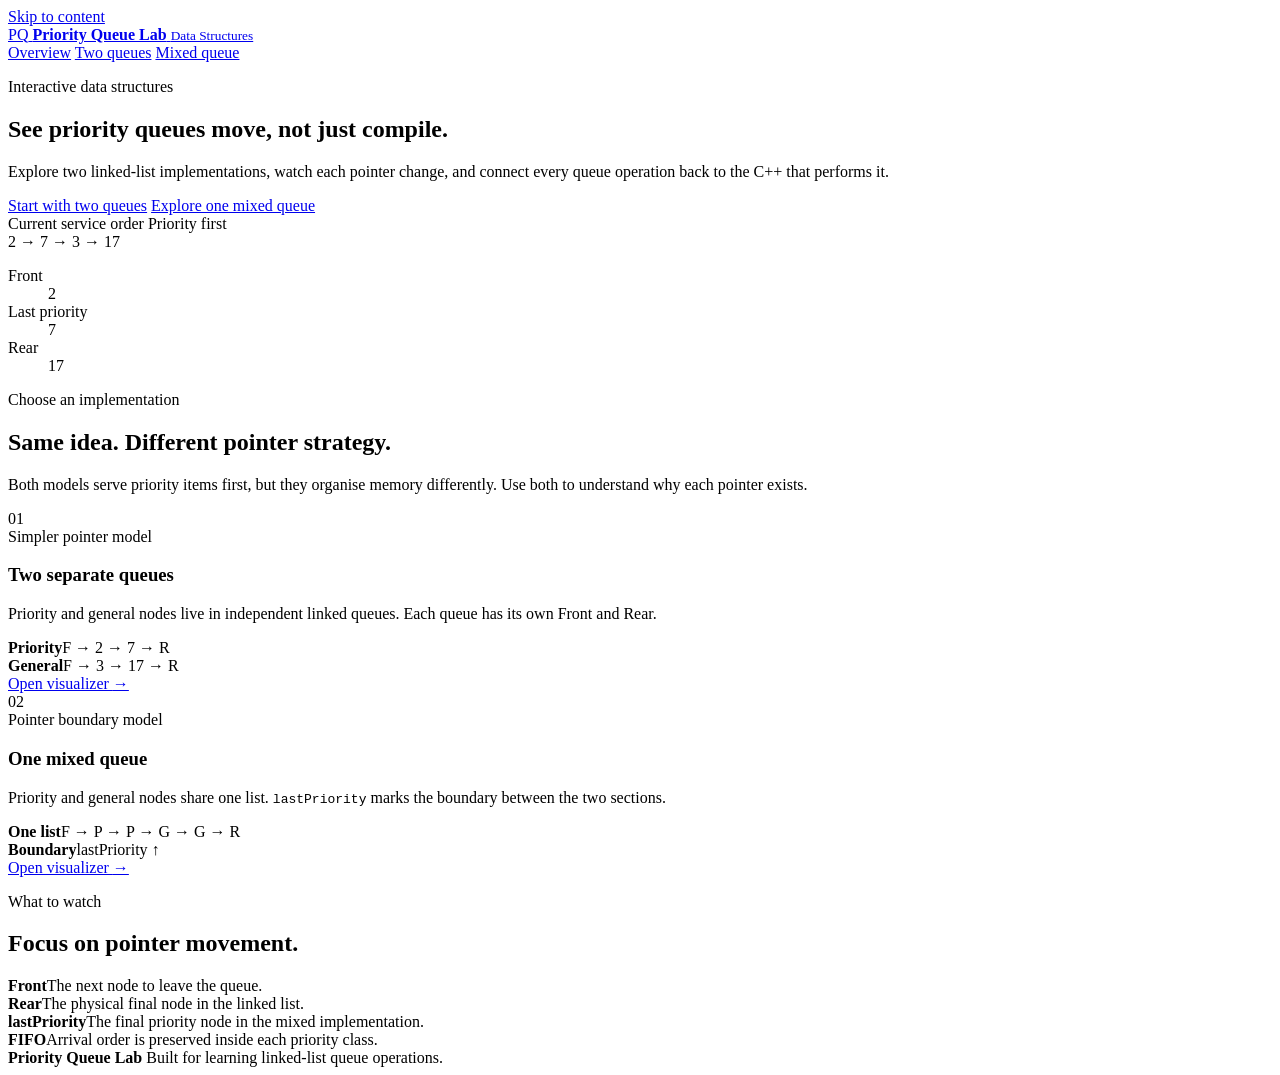
==== index.html @ 4db088b1 "Add priority queue learning lab home page" ====
<!doctype html>
<html lang="en">
<head>
  <meta charset="utf-8">
  <meta name="viewport" content="width=device-width, initial-scale=1">
  <meta name="description" content="Interactive priority queue visualizations for learning linked-list queue implementations.">
  <title>Priority Queue Lab</title>
  <link rel="stylesheet" href="styles.css">
</head>
<body>
  <a class="skip-link" href="#main">Skip to content</a>

  <header class="topbar">
    <div class="container topbar__inner">
      <a class="brand" href="index.html" aria-label="Priority Queue Lab home">
        <span class="brand__mark">PQ</span>
        <span class="brand__text">
          <strong>Priority Queue Lab</strong>
          <small>Data Structures</small>
        </span>
      </a>
      <nav class="nav" aria-label="Primary navigation">
        <a class="nav__link is-active" href="index.html">Overview</a>
        <a class="nav__link" href="two-queues.html">Two queues</a>
        <a class="nav__link" href="mixed-queue.html">Mixed queue</a>
      </nav>
    </div>
  </header>

  <main id="main">
    <section class="hero">
      <div class="container hero__grid">
        <div>
          <p class="eyebrow">Interactive data structures</p>
          <h1>See priority queues move, not just compile.</h1>
          <p class="hero__lead">
            Explore two linked-list implementations, watch each pointer change,
            and connect every queue operation back to the C++ that performs it.
          </p>
          <div class="hero__actions">
            <a class="btn btn--primary" href="two-queues.html">Start with two queues</a>
            <a class="btn btn--secondary" href="mixed-queue.html">Explore one mixed queue</a>
          </div>
        </div>

        <aside class="hero__example" aria-label="Queue example">
          <div class="hero__example-head">
            <span>Current service order</span>
            <span class="badge badge--info">Priority first</span>
          </div>
          <div class="mini-queue">
            <span class="mini-node mini-node--priority">2</span>
            <span class="mini-arrow">→</span>
            <span class="mini-node mini-node--priority">7</span>
            <span class="mini-arrow">→</span>
            <span class="mini-node mini-node--general">3</span>
            <span class="mini-arrow">→</span>
            <span class="mini-node mini-node--general">17</span>
          </div>
          <dl class="metric-list">
            <div><dt>Front</dt><dd>2</dd></div>
            <div><dt>Last priority</dt><dd>7</dd></div>
            <div><dt>Rear</dt><dd>17</dd></div>
          </dl>
        </aside>
      </div>
    </section>

    <section class="section section--soft">
      <div class="container">
        <div class="section-heading">
          <p class="eyebrow">Choose an implementation</p>
          <h2>Same idea. Different pointer strategy.</h2>
          <p>
            Both models serve priority items first, but they organise memory differently.
            Use both to understand why each pointer exists.
          </p>
        </div>

        <div class="model-grid">
          <article class="model-card">
            <div class="model-card__number">01</div>
            <div>
              <span class="badge badge--info">Simpler pointer model</span>
              <h3>Two separate queues</h3>
              <p>
                Priority and general nodes live in independent linked queues.
                Each queue has its own Front and Rear.
              </p>
              <div class="queue-sketch" aria-hidden="true">
                <div><strong>Priority</strong><span>F → 2 → 7 → R</span></div>
                <div><strong>General</strong><span>F → 3 → 17 → R</span></div>
              </div>
              <a class="text-link" href="two-queues.html">Open visualizer <span aria-hidden="true">→</span></a>
            </div>
          </article>

          <article class="model-card">
            <div class="model-card__number">02</div>
            <div>
              <span class="badge badge--warning">Pointer boundary model</span>
              <h3>One mixed queue</h3>
              <p>
                Priority and general nodes share one list. <code>lastPriority</code>
                marks the boundary between the two sections.
              </p>
              <div class="queue-sketch" aria-hidden="true">
                <div><strong>One list</strong><span>F → P → P → G → G → R</span></div>
                <div><strong>Boundary</strong><span>lastPriority ↑</span></div>
              </div>
              <a class="text-link" href="mixed-queue.html">Open visualizer <span aria-hidden="true">→</span></a>
            </div>
          </article>
        </div>
      </div>
    </section>

    <section class="section">
      <div class="container learning-grid">
        <div>
          <p class="eyebrow">What to watch</p>
          <h2>Focus on pointer movement.</h2>
        </div>
        <div class="learning-list">
          <div class="learning-item"><strong>Front</strong><span>The next node to leave the queue.</span></div>
          <div class="learning-item"><strong>Rear</strong><span>The physical final node in the linked list.</span></div>
          <div class="learning-item"><strong>lastPriority</strong><span>The final priority node in the mixed implementation.</span></div>
          <div class="learning-item"><strong>FIFO</strong><span>Arrival order is preserved inside each priority class.</span></div>
        </div>
      </div>
    </section>
  </main>

  <footer class="footer">
    <div class="container footer__inner">
      <strong>Priority Queue Lab</strong>
      <span>Built for learning linked-list queue operations.</span>
    </div>
  </footer>
</body>
</html>
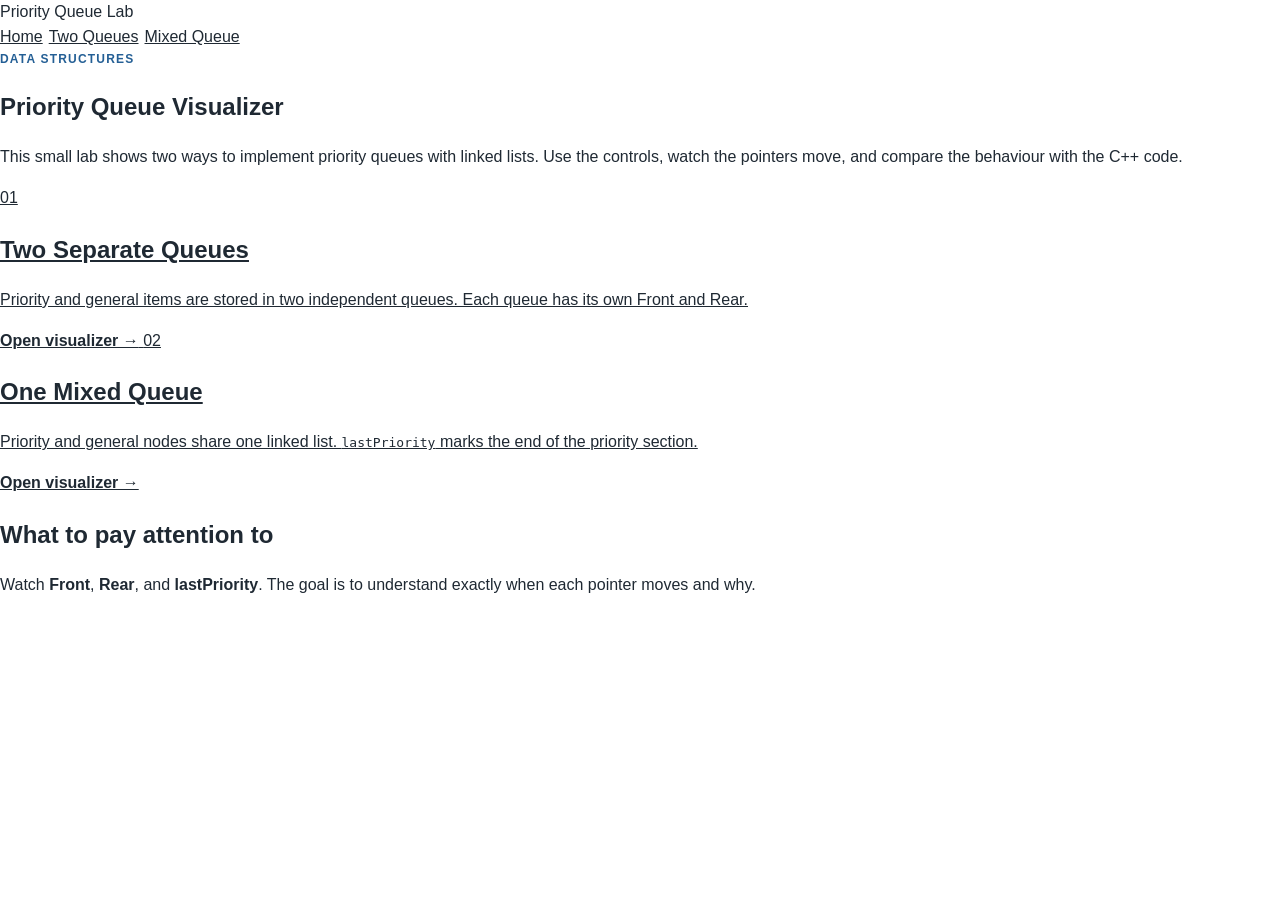
==== commit 9f9342b0: "Simplify priority queue lab home page" ====
--- a/index.html
+++ b/index.html
@@ -2,140 +2,61 @@
 <html lang="en">
 <head>
   <meta charset="utf-8">
-  <meta name="viewport" content="width=device-width, initial-scale=1">
-  <meta name="description" content="Interactive priority queue visualizations for learning linked-list queue implementations.">
+  <meta name="viewport" content="width=device-width,initial-scale=1">
   <title>Priority Queue Lab</title>
   <link rel="stylesheet" href="styles.css">
 </head>
 <body>
-  <a class="skip-link" href="#main">Skip to content</a>
-
-  <header class="topbar">
-    <div class="container topbar__inner">
-      <a class="brand" href="index.html" aria-label="Priority Queue Lab home">
-        <span class="brand__mark">PQ</span>
-        <span class="brand__text">
-          <strong>Priority Queue Lab</strong>
-          <small>Data Structures</small>
-        </span>
-      </a>
-      <nav class="nav" aria-label="Primary navigation">
-        <a class="nav__link is-active" href="index.html">Overview</a>
-        <a class="nav__link" href="two-queues.html">Two queues</a>
-        <a class="nav__link" href="mixed-queue.html">Mixed queue</a>
+  <header class="site-header">
+    <div class="site-header__inner">
+      <a class="brand" href="index.html">Priority Queue Lab</a>
+      <nav class="nav">
+        <a class="active" href="index.html">Home</a>
+        <a href="two-queues.html">Two Queues</a>
+        <a href="mixed-queue.html">Mixed Queue</a>
       </nav>
     </div>
   </header>
 
-  <main id="main">
-    <section class="hero">
-      <div class="container hero__grid">
-        <div>
-          <p class="eyebrow">Interactive data structures</p>
-          <h1>See priority queues move, not just compile.</h1>
-          <p class="hero__lead">
-            Explore two linked-list implementations, watch each pointer change,
-            and connect every queue operation back to the C++ that performs it.
-          </p>
-          <div class="hero__actions">
-            <a class="btn btn--primary" href="two-queues.html">Start with two queues</a>
-            <a class="btn btn--secondary" href="mixed-queue.html">Explore one mixed queue</a>
-          </div>
-        </div>
-
-        <aside class="hero__example" aria-label="Queue example">
-          <div class="hero__example-head">
-            <span>Current service order</span>
-            <span class="badge badge--info">Priority first</span>
-          </div>
-          <div class="mini-queue">
-            <span class="mini-node mini-node--priority">2</span>
-            <span class="mini-arrow">→</span>
-            <span class="mini-node mini-node--priority">7</span>
-            <span class="mini-arrow">→</span>
-            <span class="mini-node mini-node--general">3</span>
-            <span class="mini-arrow">→</span>
-            <span class="mini-node mini-node--general">17</span>
-          </div>
-          <dl class="metric-list">
-            <div><dt>Front</dt><dd>2</dd></div>
-            <div><dt>Last priority</dt><dd>7</dd></div>
-            <div><dt>Rear</dt><dd>17</dd></div>
-          </dl>
-        </aside>
-      </div>
+  <main class="home">
+    <section class="home-intro">
+      <p class="eyebrow">Data Structures</p>
+      <h1>Priority Queue Visualizer</h1>
+      <p>
+        This small lab shows two ways to implement priority queues with linked lists.
+        Use the controls, watch the pointers move, and compare the behaviour with the C++ code.
+      </p>
     </section>
 
-    <section class="section section--soft">
-      <div class="container">
-        <div class="section-heading">
-          <p class="eyebrow">Choose an implementation</p>
-          <h2>Same idea. Different pointer strategy.</h2>
-          <p>
-            Both models serve priority items first, but they organise memory differently.
-            Use both to understand why each pointer exists.
-          </p>
-        </div>
+    <section class="home-options">
+      <a class="option-card" href="two-queues.html">
+        <span class="option-number">01</span>
+        <h2>Two Separate Queues</h2>
+        <p>
+          Priority and general items are stored in two independent queues.
+          Each queue has its own Front and Rear.
+        </p>
+        <strong>Open visualizer →</strong>
+      </a>
 
-        <div class="model-grid">
-          <article class="model-card">
-            <div class="model-card__number">01</div>
-            <div>
-              <span class="badge badge--info">Simpler pointer model</span>
-              <h3>Two separate queues</h3>
-              <p>
-                Priority and general nodes live in independent linked queues.
-                Each queue has its own Front and Rear.
-              </p>
-              <div class="queue-sketch" aria-hidden="true">
-                <div><strong>Priority</strong><span>F → 2 → 7 → R</span></div>
-                <div><strong>General</strong><span>F → 3 → 17 → R</span></div>
-              </div>
-              <a class="text-link" href="two-queues.html">Open visualizer <span aria-hidden="true">→</span></a>
-            </div>
-          </article>
-
-          <article class="model-card">
-            <div class="model-card__number">02</div>
-            <div>
-              <span class="badge badge--warning">Pointer boundary model</span>
-              <h3>One mixed queue</h3>
-              <p>
-                Priority and general nodes share one list. <code>lastPriority</code>
-                marks the boundary between the two sections.
-              </p>
-              <div class="queue-sketch" aria-hidden="true">
-                <div><strong>One list</strong><span>F → P → P → G → G → R</span></div>
-                <div><strong>Boundary</strong><span>lastPriority ↑</span></div>
-              </div>
-              <a class="text-link" href="mixed-queue.html">Open visualizer <span aria-hidden="true">→</span></a>
-            </div>
-          </article>
-        </div>
-      </div>
+      <a class="option-card" href="mixed-queue.html">
+        <span class="option-number">02</span>
+        <h2>One Mixed Queue</h2>
+        <p>
+          Priority and general nodes share one linked list.
+          <code>lastPriority</code> marks the end of the priority section.
+        </p>
+        <strong>Open visualizer →</strong>
+      </a>
     </section>
 
-    <section class="section">
-      <div class="container learning-grid">
-        <div>
-          <p class="eyebrow">What to watch</p>
-          <h2>Focus on pointer movement.</h2>
-        </div>
-        <div class="learning-list">
-          <div class="learning-item"><strong>Front</strong><span>The next node to leave the queue.</span></div>
-          <div class="learning-item"><strong>Rear</strong><span>The physical final node in the linked list.</span></div>
-          <div class="learning-item"><strong>lastPriority</strong><span>The final priority node in the mixed implementation.</span></div>
-          <div class="learning-item"><strong>FIFO</strong><span>Arrival order is preserved inside each priority class.</span></div>
-        </div>
-      </div>
+    <section class="home-note">
+      <h2>What to pay attention to</h2>
+      <p>
+        Watch <b>Front</b>, <b>Rear</b>, and <b>lastPriority</b>.
+        The goal is to understand exactly when each pointer moves and why.
+      </p>
     </section>
   </main>
-
-  <footer class="footer">
-    <div class="container footer__inner">
-      <strong>Priority Queue Lab</strong>
-      <span>Built for learning linked-list queue operations.</span>
-    </div>
-  </footer>
 </body>
 </html>
--- a/styles.css
+++ b/styles.css
@@ -0,0 +1,114 @@
+:root{
+  --blue-900:#163b5c;
+  --blue-700:#245f95;
+  --blue-600:#2878c8;
+  --blue-100:#eaf6ff;
+  --blue-050:#f4faff;
+  --green-700:#237a4d;
+  --green-100:#e9f7ef;
+  --amber-700:#8a6515;
+  --amber-100:#fff7dc;
+  --gray-900:#1f2933;
+  --gray-700:#4b5b68;
+  --gray-600:#62717e;
+  --gray-300:#d7e0e7;
+  --gray-200:#e7edf2;
+  --gray-100:#f4f6f8;
+  --white:#fff;
+  --danger:#b13a3a;
+  --font:Inter,ui-sans-serif,-apple-system,BlinkMacSystemFont,"Segoe UI",sans-serif;
+  --radius-sm:6px;
+  --radius-md:9px;
+  --radius-lg:12px;
+  --shadow-sm:0 8px 24px rgba(22,59,92,.07);
+  --container:1180px;
+}
+*{box-sizing:border-box}
+html{scroll-behavior:smooth}
+body{margin:0;min-height:100vh;background:var(--white);color:var(--gray-900);font-family:var(--font);line-height:1.55}
+a{color:inherit}
+button,input,select,textarea{font:inherit}
+button,a,input,select{outline-offset:3px}
+:focus-visible{outline:3px solid rgba(40,120,200,.35)}
+.container{width:min(calc(100% - 40px),var(--container));margin-inline:auto}
+.skip-link{position:absolute;top:8px;left:8px;z-index:100;padding:10px 14px;background:var(--blue-900);color:#fff;border-radius:var(--radius-sm);transform:translateY(-160%)}
+.skip-link:focus{transform:none}
+.topbar{position:sticky;top:0;z-index:20;background:rgba(255,255,255,.97);border-bottom:1px solid var(--gray-200)}
+.topbar__inner,.footer__inner{display:flex;align-items:center;justify-content:space-between;gap:24px}
+.topbar__inner{min-height:72px}
+.brand{display:inline-flex;align-items:center;gap:12px;text-decoration:none}
+.brand__mark{display:grid;place-items:center;width:40px;height:40px;border-radius:var(--radius-md);background:var(--blue-600);color:#fff;font-weight:800}
+.brand__text{display:grid;line-height:1.1}
+.brand__text strong{color:var(--blue-900);font-size:17px}
+.brand__text small{margin-top:4px;color:var(--gray-600);font-size:12px}
+.nav{display:flex;align-items:center;gap:6px}
+.nav__link{padding:9px 11px;border-radius:var(--radius-sm);color:var(--gray-700);font-size:14px;font-weight:700;text-decoration:none}
+.nav__link:hover,.nav__link.is-active{background:var(--blue-050);color:var(--blue-700)}
+.hero{padding:82px 0;border-bottom:1px solid var(--gray-200)}
+.hero__grid{display:grid;grid-template-columns:minmax(0,1.1fr) minmax(340px,.9fr);gap:72px;align-items:center}
+.eyebrow{margin:0 0 10px;color:var(--blue-700);font-size:12px;font-weight:800;letter-spacing:.1em;text-transform:uppercase}
+.hero h1,.section-heading h2,.learning-grid h2,.workspace h1,.panel h2,.model-card h3{color:var(--blue-900);letter-spacing:-.025em}
+.hero h1{max-width:760px;margin:0;font-size:clamp(44px,6vw,68px);line-height:1.03}
+.hero__lead{max-width:700px;margin:24px 0 0;color:var(--gray-700);font-size:20px}
+.hero__actions{display:flex;gap:12px;flex-wrap:wrap;margin-top:30px}
+.btn{min-height:42px;display:inline-flex;align-items:center;justify-content:center;border:1px solid transparent;border-radius:var(--radius-sm);padding:10px 16px;cursor:pointer;font-size:14px;font-weight:750;text-decoration:none}
+.btn--primary{background:var(--blue-600);color:#fff}.btn--primary:hover{background:var(--blue-700)}
+.btn--secondary{background:#fff;border-color:#bed1e0;color:var(--blue-700)}.btn--secondary:hover{background:var(--blue-050)}
+.btn--quiet{background:transparent;border-color:var(--gray-300);color:var(--gray-700)}.btn--quiet:hover{background:var(--gray-100)}
+.btn--danger{background:#fff;border-color:#e1bcbc;color:var(--danger)}.btn--danger:hover{background:#fff6f6}
+.hero__example,.panel,.model-card{background:#fff;border:1px solid var(--gray-200);border-radius:var(--radius-lg);box-shadow:var(--shadow-sm)}
+.hero__example{padding:24px}
+.hero__example-head{display:flex;justify-content:space-between;gap:16px;align-items:center;margin-bottom:22px;font-weight:750;color:var(--blue-900)}
+.badge{display:inline-flex;align-items:center;min-height:28px;padding:5px 9px;border-radius:999px;font-size:12px;font-weight:800}
+.badge--info{background:var(--blue-100);color:var(--blue-700)}
+.badge--warning{background:var(--amber-100);color:var(--amber-700)}
+.badge--success{background:var(--green-100);color:var(--green-700)}
+.mini-queue{display:flex;align-items:center;gap:8px;flex-wrap:wrap;padding:20px 0;border-top:1px solid var(--gray-200);border-bottom:1px solid var(--gray-200)}
+.mini-node{display:grid;place-items:center;min-width:44px;height:44px;border-radius:8px;font-weight:800}
+.mini-node--priority{background:var(--blue-100);color:var(--blue-900);border:1px solid #bdd9ed}
+.mini-node--general{background:var(--green-100);color:var(--green-700);border:1px solid #c7e8d4}
+.mini-arrow{color:var(--gray-600)}
+.metric-list{margin:0}.metric-list>div{display:flex;justify-content:space-between;gap:16px;padding:13px 0;border-bottom:1px solid var(--gray-200)}
+.metric-list>div:last-child{border-bottom:0;padding-bottom:0}.metric-list dt{color:var(--gray-600);font-size:14px}.metric-list dd{margin:0;font-weight:750}
+.section{padding:78px 0}.section--soft{background:var(--blue-050)}
+.section-heading{max-width:760px;margin-bottom:34px}.section-heading h2,.learning-grid h2{margin:0;font-size:clamp(30px,4vw,44px);line-height:1.1}
+.section-heading p:last-child{margin:18px 0 0;color:var(--gray-700);font-size:17px}
+.model-grid{display:grid;grid-template-columns:repeat(2,minmax(0,1fr));gap:18px}
+.model-card{padding:24px;display:grid;grid-template-columns:auto 1fr;gap:18px}
+.model-card__number{color:#8aa8bd;font-size:13px;font-weight:850;letter-spacing:.08em}
+.model-card h3{margin:14px 0 8px;font-size:24px}.model-card p{margin:0;color:var(--gray-700)}
+.queue-sketch{display:grid;gap:8px;margin:20px 0;padding:16px;background:var(--gray-100);border-radius:var(--radius-md);font-size:14px}
+.queue-sketch div{display:flex;justify-content:space-between;gap:16px}.queue-sketch strong{color:var(--blue-900)}.queue-sketch span{color:var(--gray-700)}
+.text-link{color:var(--blue-700);font-weight:800;text-decoration:none}.text-link:hover{text-decoration:underline}
+.learning-grid{display:grid;grid-template-columns:.7fr 1.3fr;gap:70px}.learning-list{display:grid;gap:0;border-top:1px solid var(--gray-200)}
+.learning-item{display:grid;grid-template-columns:180px 1fr;gap:20px;padding:18px 0;border-bottom:1px solid var(--gray-200)}
+.learning-item strong{color:var(--blue-900)}.learning-item span{color:var(--gray-700)}
+.footer{border-top:1px solid var(--gray-200)}.footer__inner{min-height:74px;color:var(--gray-600);font-size:13px}.footer strong{color:var(--blue-900)}
+.workspace{padding:54px 0 72px}.workspace__head{display:flex;justify-content:space-between;gap:24px;align-items:flex-end;margin-bottom:28px}
+.workspace h1{margin:0;font-size:clamp(34px,4vw,48px);line-height:1.05}.workspace__lead{margin:12px 0 0;color:var(--gray-700);max-width:760px}
+.lab-grid{display:grid;grid-template-columns:310px minmax(0,1fr);gap:18px;align-items:start}
+.panel{padding:22px}.panel h2{margin:0 0 18px;font-size:20px}
+.field{display:grid;gap:7px;margin-bottom:14px}.field label{font-size:14px;font-weight:750}.field small{font-size:12px;color:var(--gray-600)}
+.input{width:100%;min-height:44px;border:1px solid #becbd5;border-radius:var(--radius-sm);background:#fff;color:var(--gray-900);padding:9px 12px}
+.input:focus{border-color:var(--blue-600)}
+.control-stack{display:grid;gap:8px;margin-top:16px}.control-stack .btn{width:100%}
+.helper{margin-top:16px;padding:14px;background:var(--blue-050);border:1px solid var(--blue-100);border-radius:var(--radius-md);color:var(--gray-700);font-size:13px}
+.lab-main{display:grid;gap:18px}.queue-panel{padding-bottom:18px}
+.queue-panel__header{display:flex;justify-content:space-between;gap:16px;align-items:center;margin-bottom:16px}
+.queue-panel__title{margin:0;color:var(--blue-900);font-size:16px;font-weight:800}
+.queue-track{min-height:110px;display:flex;align-items:center;gap:18px;flex-wrap:wrap;padding:24px 4px 12px}
+.node{position:relative;min-width:70px;min-height:58px;display:grid;place-items:center;padding:12px 16px;border-radius:8px;font-size:18px;font-weight:800}
+.node--priority{background:var(--blue-100);border:1px solid #bdd9ed;color:var(--blue-900)}
+.node--general{background:var(--green-100);border:1px solid #c7e8d4;color:var(--green-700)}
+.node::after{content:"→";position:absolute;right:-16px;color:#9aa9b6;font-size:18px}.node:last-child::after{content:""}
+.marker{position:absolute;top:-15px;padding:3px 6px;border-radius:999px;background:var(--gray-900);color:#fff;font-size:9px;font-weight:800;letter-spacing:.04em}
+.marker--front{left:-2px}.marker--rear{right:-2px}.marker--last{top:auto;bottom:-15px;left:50%;transform:translateX(-50%);background:var(--amber-700);white-space:nowrap}
+.empty{color:var(--gray-600);font-style:italic}
+.status-box{padding:14px 16px;border-left:3px solid var(--blue-600);background:var(--blue-050);border-radius:0 var(--radius-md) var(--radius-md) 0;color:var(--gray-700)}
+.rule-box{margin-top:14px;padding:14px 16px;background:var(--gray-100);border-radius:var(--radius-md);color:var(--gray-700);font-size:14px}
+.code-panel pre{margin:0;max-height:420px;overflow:auto;padding:16px;background:#f8fafc;border:1px solid var(--gray-200);border-radius:var(--radius-md);color:#24384a;font-size:13px;line-height:1.55}
+.legend{display:flex;gap:14px;flex-wrap:wrap;margin-top:12px;color:var(--gray-600);font-size:12px}
+.legend span{display:inline-flex;align-items:center;gap:6px}.legend i{width:10px;height:10px;border-radius:3px;display:inline-block}.legend .p{background:var(--blue-100);border:1px solid #bdd9ed}.legend .g{background:var(--green-100);border:1px solid #c7e8d4}
+@media(max-width:900px){.hero__grid,.model-grid,.learning-grid,.lab-grid{grid-template-columns:1fr}.workspace__head{align-items:flex-start;flex-direction:column}.hero{padding-top:60px}.learning-grid{gap:28px}}
+@media(max-width:680px){.container{width:min(calc(100% - 28px),var(--container))}.topbar__inner{min-height:64px}.brand__text small{display:none}.nav__link{padding:8px;font-size:12px}.hero{padding:50px 0}.hero h1{font-size:42px}.hero__actions{flex-direction:column;align-items:stretch}.model-card{grid-template-columns:1fr}.learning-item{grid-template-columns:1fr;gap:4px}.queue-track{gap:16px}.footer__inner{min-height:64px;align-items:flex-start;flex-direction:column;justify-content:center;gap:3px}}
+@media(prefers-reduced-motion:reduce){*,*::before,*::after{scroll-behavior:auto!important;transition-duration:.01ms!important;animation-duration:.01ms!important}}
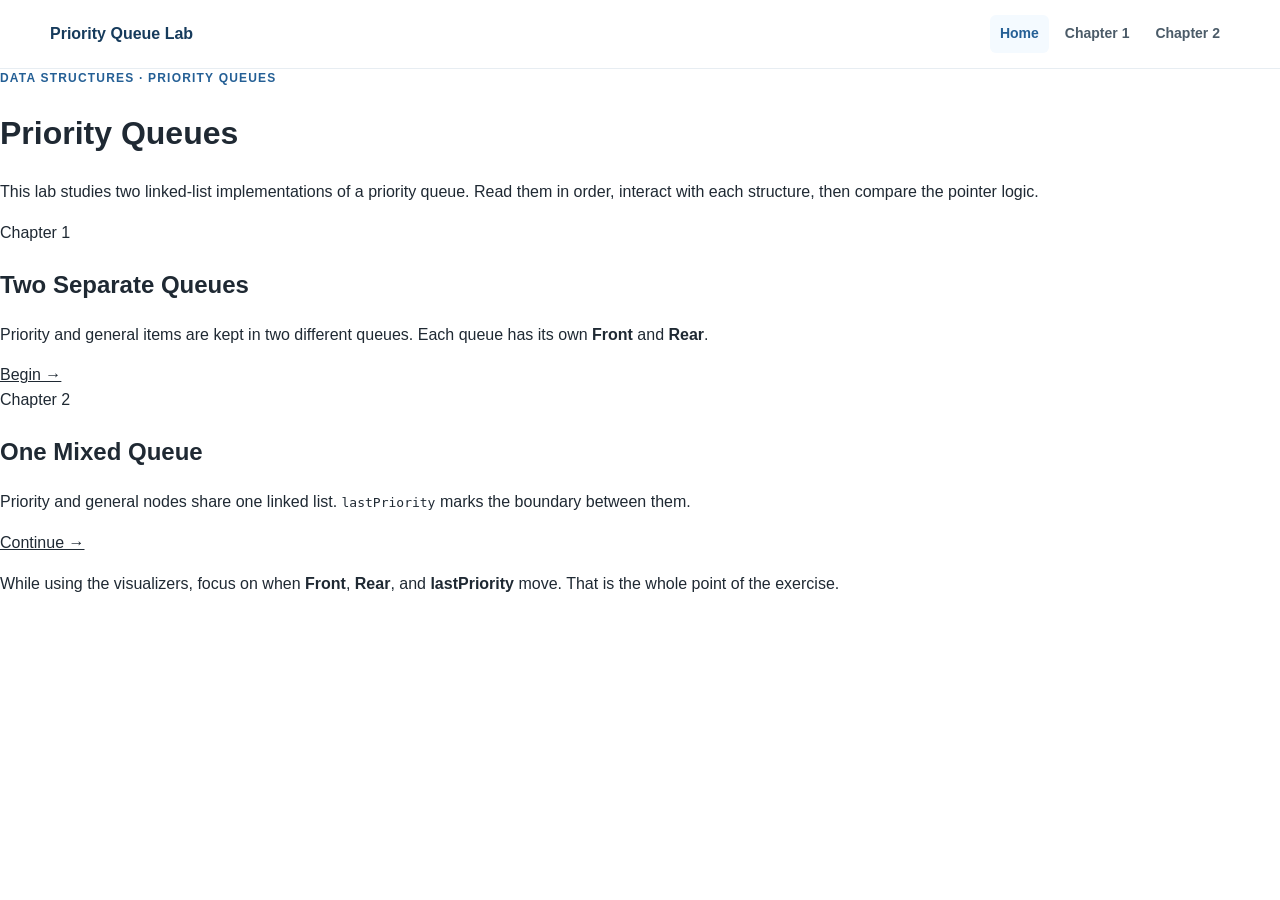
==== commit 6a804ec1: "Make home page compact and book-like" ====
--- a/index.html
+++ b/index.html
@@ -6,57 +6,60 @@
   <title>Priority Queue Lab</title>
   <link rel="stylesheet" href="styles.css">
 </head>
-<body>
+<body class="no-scroll-desktop">
   <header class="site-header">
     <div class="site-header__inner">
       <a class="brand" href="index.html">Priority Queue Lab</a>
       <nav class="nav">
         <a class="active" href="index.html">Home</a>
-        <a href="two-queues.html">Two Queues</a>
-        <a href="mixed-queue.html">Mixed Queue</a>
+        <a href="two-queues.html">Chapter 1</a>
+        <a href="mixed-queue.html">Chapter 2</a>
       </nav>
     </div>
   </header>
 
-  <main class="home">
-    <section class="home-intro">
-      <p class="eyebrow">Data Structures</p>
-      <h1>Priority Queue Visualizer</h1>
-      <p>
-        This small lab shows two ways to implement priority queues with linked lists.
-        Use the controls, watch the pointers move, and compare the behaviour with the C++ code.
+  <main class="book-home">
+    <div class="book-page">
+      <p class="eyebrow">Data Structures · Priority Queues</p>
+      <h1>Priority Queues</h1>
+      <p class="book-lead">
+        This lab studies two linked-list implementations of a priority queue.
+        Read them in order, interact with each structure, then compare the pointer logic.
       </p>
-    </section>
 
-    <section class="home-options">
-      <a class="option-card" href="two-queues.html">
-        <span class="option-number">01</span>
-        <h2>Two Separate Queues</h2>
-        <p>
-          Priority and general items are stored in two independent queues.
-          Each queue has its own Front and Rear.
-        </p>
-        <strong>Open visualizer →</strong>
-      </a>
+      <div class="book-rule"></div>
 
-      <a class="option-card" href="mixed-queue.html">
-        <span class="option-number">02</span>
-        <h2>One Mixed Queue</h2>
-        <p>
-          Priority and general nodes share one linked list.
-          <code>lastPriority</code> marks the end of the priority section.
-        </p>
-        <strong>Open visualizer →</strong>
-      </a>
-    </section>
+      <section class="chapter-row">
+        <div class="chapter-number">Chapter 1</div>
+        <div class="chapter-copy">
+          <h2>Two Separate Queues</h2>
+          <p>
+            Priority and general items are kept in two different queues.
+            Each queue has its own <b>Front</b> and <b>Rear</b>.
+          </p>
+        </div>
+        <a class="chapter-link" href="two-queues.html">Begin →</a>
+      </section>
 
-    <section class="home-note">
-      <h2>What to pay attention to</h2>
-      <p>
-        Watch <b>Front</b>, <b>Rear</b>, and <b>lastPriority</b>.
-        The goal is to understand exactly when each pointer moves and why.
+      <section class="chapter-row">
+        <div class="chapter-number">Chapter 2</div>
+        <div class="chapter-copy">
+          <h2>One Mixed Queue</h2>
+          <p>
+            Priority and general nodes share one linked list.
+            <code>lastPriority</code> marks the boundary between them.
+          </p>
+        </div>
+        <a class="chapter-link" href="mixed-queue.html">Continue →</a>
+      </section>
+
+      <div class="book-rule"></div>
+
+      <p class="book-note">
+        While using the visualizers, focus on when <b>Front</b>, <b>Rear</b>,
+        and <b>lastPriority</b> move. That is the whole point of the exercise.
       </p>
-    </section>
+    </div>
   </main>
 </body>
 </html>
--- a/styles.css
+++ b/styles.css
@@ -17,98 +17,372 @@
   --white:#fff;
   --danger:#b13a3a;
   --font:Inter,ui-sans-serif,-apple-system,BlinkMacSystemFont,"Segoe UI",sans-serif;
-  --radius-sm:6px;
-  --radius-md:9px;
-  --radius-lg:12px;
-  --shadow-sm:0 8px 24px rgba(22,59,92,.07);
-  --container:1180px;
 }
 *{box-sizing:border-box}
-html{scroll-behavior:smooth}
-body{margin:0;min-height:100vh;background:var(--white);color:var(--gray-900);font-family:var(--font);line-height:1.55}
+body{
+  margin:0;
+  min-height:100vh;
+  background:var(--white);
+  color:var(--gray-900);
+  font-family:var(--font);
+  line-height:1.55;
+}
 a{color:inherit}
-button,input,select,textarea{font:inherit}
-button,a,input,select{outline-offset:3px}
-:focus-visible{outline:3px solid rgba(40,120,200,.35)}
-.container{width:min(calc(100% - 40px),var(--container));margin-inline:auto}
-.skip-link{position:absolute;top:8px;left:8px;z-index:100;padding:10px 14px;background:var(--blue-900);color:#fff;border-radius:var(--radius-sm);transform:translateY(-160%)}
-.skip-link:focus{transform:none}
-.topbar{position:sticky;top:0;z-index:20;background:rgba(255,255,255,.97);border-bottom:1px solid var(--gray-200)}
-.topbar__inner,.footer__inner{display:flex;align-items:center;justify-content:space-between;gap:24px}
-.topbar__inner{min-height:72px}
-.brand{display:inline-flex;align-items:center;gap:12px;text-decoration:none}
-.brand__mark{display:grid;place-items:center;width:40px;height:40px;border-radius:var(--radius-md);background:var(--blue-600);color:#fff;font-weight:800}
-.brand__text{display:grid;line-height:1.1}
-.brand__text strong{color:var(--blue-900);font-size:17px}
-.brand__text small{margin-top:4px;color:var(--gray-600);font-size:12px}
-.nav{display:flex;align-items:center;gap:6px}
-.nav__link{padding:9px 11px;border-radius:var(--radius-sm);color:var(--gray-700);font-size:14px;font-weight:700;text-decoration:none}
-.nav__link:hover,.nav__link.is-active{background:var(--blue-050);color:var(--blue-700)}
-.hero{padding:82px 0;border-bottom:1px solid var(--gray-200)}
-.hero__grid{display:grid;grid-template-columns:minmax(0,1.1fr) minmax(340px,.9fr);gap:72px;align-items:center}
-.eyebrow{margin:0 0 10px;color:var(--blue-700);font-size:12px;font-weight:800;letter-spacing:.1em;text-transform:uppercase}
-.hero h1,.section-heading h2,.learning-grid h2,.workspace h1,.panel h2,.model-card h3{color:var(--blue-900);letter-spacing:-.025em}
-.hero h1{max-width:760px;margin:0;font-size:clamp(44px,6vw,68px);line-height:1.03}
-.hero__lead{max-width:700px;margin:24px 0 0;color:var(--gray-700);font-size:20px}
-.hero__actions{display:flex;gap:12px;flex-wrap:wrap;margin-top:30px}
-.btn{min-height:42px;display:inline-flex;align-items:center;justify-content:center;border:1px solid transparent;border-radius:var(--radius-sm);padding:10px 16px;cursor:pointer;font-size:14px;font-weight:750;text-decoration:none}
-.btn--primary{background:var(--blue-600);color:#fff}.btn--primary:hover{background:var(--blue-700)}
-.btn--secondary{background:#fff;border-color:#bed1e0;color:var(--blue-700)}.btn--secondary:hover{background:var(--blue-050)}
-.btn--quiet{background:transparent;border-color:var(--gray-300);color:var(--gray-700)}.btn--quiet:hover{background:var(--gray-100)}
-.btn--danger{background:#fff;border-color:#e1bcbc;color:var(--danger)}.btn--danger:hover{background:#fff6f6}
-.hero__example,.panel,.model-card{background:#fff;border:1px solid var(--gray-200);border-radius:var(--radius-lg);box-shadow:var(--shadow-sm)}
-.hero__example{padding:24px}
-.hero__example-head{display:flex;justify-content:space-between;gap:16px;align-items:center;margin-bottom:22px;font-weight:750;color:var(--blue-900)}
-.badge{display:inline-flex;align-items:center;min-height:28px;padding:5px 9px;border-radius:999px;font-size:12px;font-weight:800}
-.badge--info{background:var(--blue-100);color:var(--blue-700)}
-.badge--warning{background:var(--amber-100);color:var(--amber-700)}
-.badge--success{background:var(--green-100);color:var(--green-700)}
-.mini-queue{display:flex;align-items:center;gap:8px;flex-wrap:wrap;padding:20px 0;border-top:1px solid var(--gray-200);border-bottom:1px solid var(--gray-200)}
-.mini-node{display:grid;place-items:center;min-width:44px;height:44px;border-radius:8px;font-weight:800}
-.mini-node--priority{background:var(--blue-100);color:var(--blue-900);border:1px solid #bdd9ed}
-.mini-node--general{background:var(--green-100);color:var(--green-700);border:1px solid #c7e8d4}
-.mini-arrow{color:var(--gray-600)}
-.metric-list{margin:0}.metric-list>div{display:flex;justify-content:space-between;gap:16px;padding:13px 0;border-bottom:1px solid var(--gray-200)}
-.metric-list>div:last-child{border-bottom:0;padding-bottom:0}.metric-list dt{color:var(--gray-600);font-size:14px}.metric-list dd{margin:0;font-weight:750}
-.section{padding:78px 0}.section--soft{background:var(--blue-050)}
-.section-heading{max-width:760px;margin-bottom:34px}.section-heading h2,.learning-grid h2{margin:0;font-size:clamp(30px,4vw,44px);line-height:1.1}
-.section-heading p:last-child{margin:18px 0 0;color:var(--gray-700);font-size:17px}
-.model-grid{display:grid;grid-template-columns:repeat(2,minmax(0,1fr));gap:18px}
-.model-card{padding:24px;display:grid;grid-template-columns:auto 1fr;gap:18px}
-.model-card__number{color:#8aa8bd;font-size:13px;font-weight:850;letter-spacing:.08em}
-.model-card h3{margin:14px 0 8px;font-size:24px}.model-card p{margin:0;color:var(--gray-700)}
-.queue-sketch{display:grid;gap:8px;margin:20px 0;padding:16px;background:var(--gray-100);border-radius:var(--radius-md);font-size:14px}
-.queue-sketch div{display:flex;justify-content:space-between;gap:16px}.queue-sketch strong{color:var(--blue-900)}.queue-sketch span{color:var(--gray-700)}
-.text-link{color:var(--blue-700);font-weight:800;text-decoration:none}.text-link:hover{text-decoration:underline}
-.learning-grid{display:grid;grid-template-columns:.7fr 1.3fr;gap:70px}.learning-list{display:grid;gap:0;border-top:1px solid var(--gray-200)}
-.learning-item{display:grid;grid-template-columns:180px 1fr;gap:20px;padding:18px 0;border-bottom:1px solid var(--gray-200)}
-.learning-item strong{color:var(--blue-900)}.learning-item span{color:var(--gray-700)}
-.footer{border-top:1px solid var(--gray-200)}.footer__inner{min-height:74px;color:var(--gray-600);font-size:13px}.footer strong{color:var(--blue-900)}
-.workspace{padding:54px 0 72px}.workspace__head{display:flex;justify-content:space-between;gap:24px;align-items:flex-end;margin-bottom:28px}
-.workspace h1{margin:0;font-size:clamp(34px,4vw,48px);line-height:1.05}.workspace__lead{margin:12px 0 0;color:var(--gray-700);max-width:760px}
-.lab-grid{display:grid;grid-template-columns:310px minmax(0,1fr);gap:18px;align-items:start}
-.panel{padding:22px}.panel h2{margin:0 0 18px;font-size:20px}
-.field{display:grid;gap:7px;margin-bottom:14px}.field label{font-size:14px;font-weight:750}.field small{font-size:12px;color:var(--gray-600)}
-.input{width:100%;min-height:44px;border:1px solid #becbd5;border-radius:var(--radius-sm);background:#fff;color:var(--gray-900);padding:9px 12px}
-.input:focus{border-color:var(--blue-600)}
-.control-stack{display:grid;gap:8px;margin-top:16px}.control-stack .btn{width:100%}
-.helper{margin-top:16px;padding:14px;background:var(--blue-050);border:1px solid var(--blue-100);border-radius:var(--radius-md);color:var(--gray-700);font-size:13px}
-.lab-main{display:grid;gap:18px}.queue-panel{padding-bottom:18px}
-.queue-panel__header{display:flex;justify-content:space-between;gap:16px;align-items:center;margin-bottom:16px}
-.queue-panel__title{margin:0;color:var(--blue-900);font-size:16px;font-weight:800}
-.queue-track{min-height:110px;display:flex;align-items:center;gap:18px;flex-wrap:wrap;padding:24px 4px 12px}
-.node{position:relative;min-width:70px;min-height:58px;display:grid;place-items:center;padding:12px 16px;border-radius:8px;font-size:18px;font-weight:800}
-.node--priority{background:var(--blue-100);border:1px solid #bdd9ed;color:var(--blue-900)}
-.node--general{background:var(--green-100);border:1px solid #c7e8d4;color:var(--green-700)}
-.node::after{content:"→";position:absolute;right:-16px;color:#9aa9b6;font-size:18px}.node:last-child::after{content:""}
-.marker{position:absolute;top:-15px;padding:3px 6px;border-radius:999px;background:var(--gray-900);color:#fff;font-size:9px;font-weight:800;letter-spacing:.04em}
-.marker--front{left:-2px}.marker--rear{right:-2px}.marker--last{top:auto;bottom:-15px;left:50%;transform:translateX(-50%);background:var(--amber-700);white-space:nowrap}
-.empty{color:var(--gray-600);font-style:italic}
-.status-box{padding:14px 16px;border-left:3px solid var(--blue-600);background:var(--blue-050);border-radius:0 var(--radius-md) var(--radius-md) 0;color:var(--gray-700)}
-.rule-box{margin-top:14px;padding:14px 16px;background:var(--gray-100);border-radius:var(--radius-md);color:var(--gray-700);font-size:14px}
-.code-panel pre{margin:0;max-height:420px;overflow:auto;padding:16px;background:#f8fafc;border:1px solid var(--gray-200);border-radius:var(--radius-md);color:#24384a;font-size:13px;line-height:1.55}
-.legend{display:flex;gap:14px;flex-wrap:wrap;margin-top:12px;color:var(--gray-600);font-size:12px}
-.legend span{display:inline-flex;align-items:center;gap:6px}.legend i{width:10px;height:10px;border-radius:3px;display:inline-block}.legend .p{background:var(--blue-100);border:1px solid #bdd9ed}.legend .g{background:var(--green-100);border:1px solid #c7e8d4}
-@media(max-width:900px){.hero__grid,.model-grid,.learning-grid,.lab-grid{grid-template-columns:1fr}.workspace__head{align-items:flex-start;flex-direction:column}.hero{padding-top:60px}.learning-grid{gap:28px}}
-@media(max-width:680px){.container{width:min(calc(100% - 28px),var(--container))}.topbar__inner{min-height:64px}.brand__text small{display:none}.nav__link{padding:8px;font-size:12px}.hero{padding:50px 0}.hero h1{font-size:42px}.hero__actions{flex-direction:column;align-items:stretch}.model-card{grid-template-columns:1fr}.learning-item{grid-template-columns:1fr;gap:4px}.queue-track{gap:16px}.footer__inner{min-height:64px;align-items:flex-start;flex-direction:column;justify-content:center;gap:3px}}
-@media(prefers-reduced-motion:reduce){*,*::before,*::after{scroll-behavior:auto!important;transition-duration:.01ms!important;animation-duration:.01ms!important}}
+button,input,select{font:inherit}
+.site-header{
+  border-bottom:1px solid var(--gray-200);
+  background:#fff;
+}
+.site-header__inner{
+  width:min(calc(100% - 40px),1180px);
+  min-height:68px;
+  margin:auto;
+  display:flex;
+  align-items:center;
+  justify-content:space-between;
+  gap:24px;
+}
+.brand{
+  color:var(--blue-900);
+  font-weight:800;
+  text-decoration:none;
+}
+.nav{
+  display:flex;
+  gap:6px;
+}
+.nav a{
+  padding:8px 10px;
+  border-radius:6px;
+  color:var(--gray-700);
+  font-size:14px;
+  font-weight:700;
+  text-decoration:none;
+}
+.nav a:hover,.nav a.active{
+  background:var(--blue-050);
+  color:var(--blue-700);
+}
+.eyebrow{
+  margin:0 0 8px;
+  color:var(--blue-700);
+  font-size:12px;
+  font-weight:800;
+  letter-spacing:.1em;
+  text-transform:uppercase;
+}
+
+/* HOME */
+.home{
+  width:min(calc(100% - 40px),1100px);
+  margin:auto;
+  padding:72px 0;
+}
+.home-intro{
+  max-width:760px;
+}
+.home-intro h1{
+  margin:0;
+  color:var(--blue-900);
+  font-size:clamp(42px,6vw,64px);
+  line-height:1;
+  letter-spacing:-.045em;
+}
+.home-intro p:last-child{
+  margin:22px 0 0;
+  color:var(--gray-700);
+  font-size:19px;
+}
+.home-options{
+  display:grid;
+  grid-template-columns:repeat(2,1fr);
+  gap:20px;
+  margin-top:50px;
+}
+.option-card{
+  display:block;
+  padding:28px;
+  border:1px solid var(--gray-200);
+  border-radius:12px;
+  background:#fff;
+  text-decoration:none;
+  transition:border-color .15s ease,transform .15s ease;
+}
+.option-card:hover{
+  border-color:#afcbe1;
+  transform:translateY(-2px);
+}
+.option-number{
+  color:var(--blue-600);
+  font-size:13px;
+  font-weight:800;
+}
+.option-card h2{
+  margin:14px 0 10px;
+  color:var(--blue-900);
+  font-size:26px;
+}
+.option-card p{
+  min-height:76px;
+  margin:0 0 22px;
+  color:var(--gray-700);
+}
+.option-card strong{color:var(--blue-700)}
+.home-note{
+  margin-top:48px;
+  padding-top:28px;
+  border-top:1px solid var(--gray-200);
+}
+.home-note h2{
+  margin:0 0 8px;
+  color:var(--blue-900);
+  font-size:20px;
+}
+.home-note p{
+  margin:0;
+  color:var(--gray-700);
+}
+
+/* LAB PAGES */
+.lab-page{
+  width:min(calc(100% - 40px),1280px);
+  margin:auto;
+  padding:38px 0 60px;
+}
+.page-heading{
+  margin-bottom:24px;
+}
+.page-heading h1{
+  margin:0;
+  color:var(--blue-900);
+  font-size:38px;
+  letter-spacing:-.035em;
+}
+.page-heading p:last-child{
+  margin:8px 0 0;
+  color:var(--gray-700);
+}
+.lab-layout{
+  display:grid;
+  grid-template-columns:300px minmax(0,1fr);
+  gap:22px;
+  align-items:start;
+}
+.controls-card,
+.visual-card,
+.message-card,
+.code-card{
+  border:1px solid var(--gray-200);
+  border-radius:12px;
+  background:#fff;
+}
+.controls-card{
+  position:sticky;
+  top:18px;
+  padding:22px;
+}
+.controls-card h2,
+.visual-card h2,
+.message-card h2,
+.code-card h2{
+  margin:0;
+  color:var(--blue-900);
+  font-size:19px;
+}
+.controls-card label{
+  display:block;
+  margin:16px 0 7px;
+  font-size:14px;
+  font-weight:700;
+}
+.controls-card input,
+.controls-card select{
+  width:100%;
+  min-height:44px;
+  padding:9px 11px;
+  border:1px solid #becbd5;
+  border-radius:6px;
+  background:#fff;
+  color:var(--gray-900);
+}
+.controls-card button{
+  width:100%;
+  min-height:42px;
+  margin-top:10px;
+  border:1px solid #bfd0dd;
+  border-radius:6px;
+  background:#fff;
+  color:var(--blue-700);
+  font-weight:750;
+  cursor:pointer;
+}
+.controls-card button:hover{background:var(--blue-050)}
+.controls-card button.primary{
+  margin-top:18px;
+  border-color:var(--blue-600);
+  background:var(--blue-600);
+  color:#fff;
+}
+.controls-card button.primary:hover{background:var(--blue-700)}
+.controls-card button.danger{
+  border-color:#dfbbbb;
+  color:var(--danger);
+}
+.control-note{
+  margin:18px 0 0;
+  padding:13px;
+  border-radius:7px;
+  background:var(--blue-050);
+  color:var(--gray-700);
+  font-size:13px;
+}
+.lab-content{
+  display:grid;
+  gap:18px;
+}
+.visual-card{
+  padding:22px;
+}
+.visual-head{
+  display:flex;
+  align-items:center;
+  justify-content:space-between;
+  gap:20px;
+  padding-bottom:14px;
+  border-bottom:1px solid var(--gray-200);
+}
+.visual-head span{
+  color:var(--gray-600);
+  font-size:13px;
+  font-weight:700;
+}
+.queue-track{
+  display:flex;
+  align-items:center;
+  gap:20px;
+  flex-wrap:wrap;
+  padding:36px 6px 20px;
+}
+.queue-track.large{min-height:180px}
+.queue-track.extra-large{min-height:280px}
+.node{
+  position:relative;
+  min-width:78px;
+  min-height:62px;
+  display:grid;
+  place-items:center;
+  padding:12px 16px;
+  border-radius:8px;
+  font-size:20px;
+  font-weight:800;
+}
+.node--priority{
+  background:var(--blue-100);
+  border:1px solid #bdd9ed;
+  color:var(--blue-900);
+}
+.node--general{
+  background:var(--green-100);
+  border:1px solid #c7e8d4;
+  color:var(--green-700);
+}
+.node::after{
+  content:"→";
+  position:absolute;
+  right:-18px;
+  color:#9aa9b6;
+  font-size:18px;
+}
+.node:last-child::after{content:""}
+.marker{
+  position:absolute;
+  top:-16px;
+  padding:3px 6px;
+  border-radius:999px;
+  background:var(--gray-900);
+  color:#fff;
+  font-size:9px;
+  font-weight:800;
+}
+.marker--front{left:-2px}
+.marker--rear{right:-2px}
+.marker--last{
+  top:auto;
+  bottom:-17px;
+  left:50%;
+  transform:translateX(-50%);
+  background:var(--amber-700);
+  white-space:nowrap;
+}
+.empty{
+  color:var(--gray-600);
+  font-style:italic;
+}
+.message-card,
+.code-card{
+  padding:22px;
+}
+.message-card #message{
+  margin-top:14px;
+  padding:14px 16px;
+  border-left:3px solid var(--blue-600);
+  background:var(--blue-050);
+  color:var(--gray-700);
+}
+.code-card pre{
+  margin:14px 0 0;
+  max-height:420px;
+  overflow:auto;
+  padding:16px;
+  border:1px solid var(--gray-200);
+  border-radius:8px;
+  background:#f8fafc;
+  color:#24384a;
+  font-size:13px;
+  line-height:1.55;
+}
+.legend{
+  display:flex;
+  gap:16px;
+  color:var(--gray-600);
+  font-size:13px;
+}
+.legend span{
+  display:flex;
+  align-items:center;
+  gap:7px;
+}
+.legend i{
+  width:12px;
+  height:12px;
+  border-radius:3px;
+}
+.priority-key{
+  background:var(--blue-100);
+  border:1px solid #bdd9ed;
+}
+.general-key{
+  background:var(--green-100);
+  border:1px solid #c7e8d4;
+}
+
+@media(max-width:860px){
+  .home-options,
+  .lab-layout{grid-template-columns:1fr}
+  .controls-card{position:static}
+}
+@media(max-width:620px){
+  .site-header__inner{
+    width:min(calc(100% - 24px),1180px);
+    min-height:62px;
+  }
+  .brand{font-size:14px}
+  .nav a{font-size:12px;padding:7px}
+  .home,.lab-page{width:min(calc(100% - 24px),1280px)}
+  .home{padding:48px 0}
+  .home-intro h1{font-size:42px}
+  .home-options{margin-top:34px}
+  .option-card p{min-height:0}
+  .visual-head{align-items:flex-start;flex-direction:column;gap:4px}
+  .queue-track.extra-large{min-height:220px}
+}
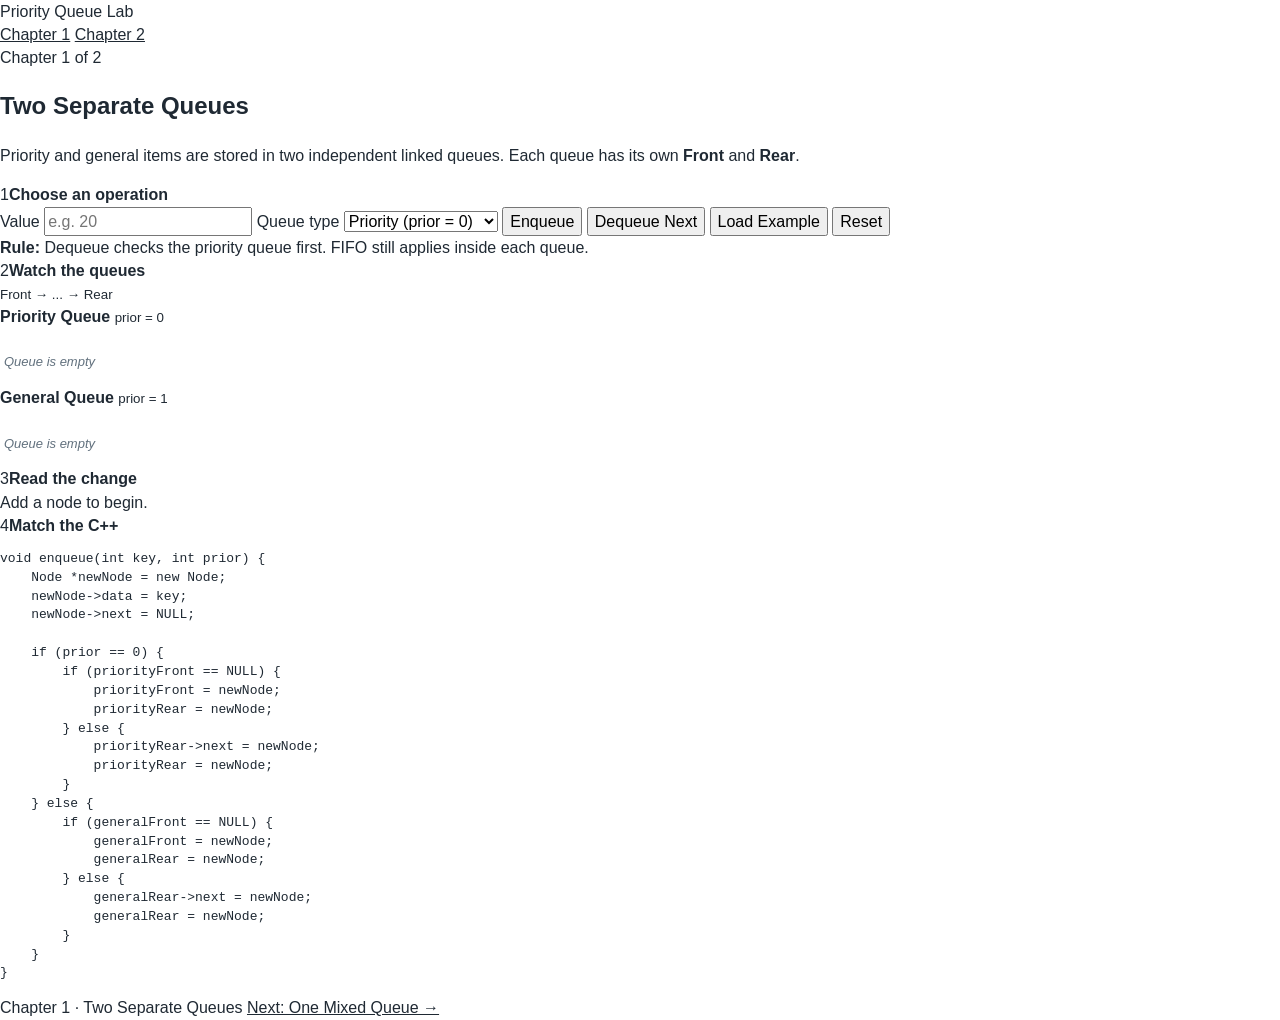
==== commit ff0dfc80: "Make Chapter 1 the site entry page" ====
--- a/index.html
+++ b/index.html
@@ -3,63 +3,108 @@
 <head>
   <meta charset="utf-8">
   <meta name="viewport" content="width=device-width,initial-scale=1">
-  <title>Priority Queue Lab</title>
-  <link rel="stylesheet" href="styles.css">
+  <title>Chapter 1 · Two Separate Queues</title>
+  <link rel="stylesheet" href="styles.css?v=book4">
 </head>
-<body class="no-scroll-desktop">
-  <header class="site-header">
-    <div class="site-header__inner">
-      <a class="brand" href="index.html">Priority Queue Lab</a>
-      <nav class="nav">
-        <a class="active" href="index.html">Home</a>
-        <a href="two-queues.html">Chapter 1</a>
+<body class="lesson-body">
+  <header class="bookbar">
+    <div class="bookbar__inner">
+      <div class="book-title">Priority Queue Lab</div>
+      <nav class="chapter-nav" aria-label="Chapters">
+        <a class="active" href="index.html">Chapter 1</a>
         <a href="mixed-queue.html">Chapter 2</a>
       </nav>
     </div>
   </header>
 
-  <main class="book-home">
-    <div class="book-page">
-      <p class="eyebrow">Data Structures · Priority Queues</p>
-      <h1>Priority Queues</h1>
-      <p class="book-lead">
-        This lab studies two linked-list implementations of a priority queue.
-        Read them in order, interact with each structure, then compare the pointer logic.
-      </p>
+  <main class="page-shell">
+    <article class="paper">
+      <header class="chapter-head">
+        <div>
+          <div class="chapter-kicker">Chapter 1 of 2</div>
+          <h1>Two Separate Queues</h1>
+        </div>
+        <p>
+          Priority and general items are stored in two independent linked queues.
+          Each queue has its own <b>Front</b> and <b>Rear</b>.
+        </p>
+      </header>
 
-      <div class="book-rule"></div>
+      <div class="chapter-rule"></div>
 
-      <section class="chapter-row">
-        <div class="chapter-number">Chapter 1</div>
-        <div class="chapter-copy">
-          <h2>Two Separate Queues</h2>
-          <p>
-            Priority and general items are kept in two different queues.
-            Each queue has its own <b>Front</b> and <b>Rear</b>.
-          </p>
-        </div>
-        <a class="chapter-link" href="two-queues.html">Begin →</a>
-      </section>
+      <div class="lesson-layout">
+        <aside class="operation-panel">
+          <div class="step-heading"><span>1</span><strong>Choose an operation</strong></div>
 
-      <section class="chapter-row">
-        <div class="chapter-number">Chapter 2</div>
-        <div class="chapter-copy">
-          <h2>One Mixed Queue</h2>
-          <p>
-            Priority and general nodes share one linked list.
-            <code>lastPriority</code> marks the boundary between them.
-          </p>
-        </div>
-        <a class="chapter-link" href="mixed-queue.html">Continue →</a>
-      </section>
+          <label for="value">Value</label>
+          <input id="value" type="number" placeholder="e.g. 20">
 
-      <div class="book-rule"></div>
+          <label for="type">Queue type</label>
+          <select id="type">
+            <option value="0">Priority (prior = 0)</option>
+            <option value="1">General (prior = 1)</option>
+          </select>
 
-      <p class="book-note">
-        While using the visualizers, focus on when <b>Front</b>, <b>Rear</b>,
-        and <b>lastPriority</b> move. That is the whole point of the exercise.
-      </p>
-    </div>
+          <button class="btn-primary" onclick="enqueue()">Enqueue</button>
+          <button onclick="dequeue()">Dequeue Next</button>
+          <button onclick="loadExample()">Load Example</button>
+          <button class="btn-danger" onclick="resetQueue()">Reset</button>
+
+          <div class="margin-note">
+            <b>Rule:</b> Dequeue checks the priority queue first.
+            FIFO still applies inside each queue.
+          </div>
+        </aside>
+
+        <section class="lesson-content">
+          <section class="book-section queue-section">
+            <div class="section-heading">
+              <div class="step-heading"><span>2</span><strong>Watch the queues</strong></div>
+              <small>Front → ... → Rear</small>
+            </div>
+
+            <div class="queue-row">
+              <div class="queue-name">
+                <strong>Priority Queue</strong>
+                <small>prior = 0</small>
+              </div>
+              <div id="priorityQueue" class="queue-track"></div>
+            </div>
+
+            <div class="queue-row">
+              <div class="queue-name">
+                <strong>General Queue</strong>
+                <small>prior = 1</small>
+              </div>
+              <div id="generalQueue" class="queue-track"></div>
+            </div>
+          </section>
+
+          <div class="lower-grid">
+            <section class="book-section">
+              <div class="section-heading">
+                <div class="step-heading"><span>3</span><strong>Read the change</strong></div>
+              </div>
+              <div id="message" class="explanation">Add a node to begin.</div>
+            </section>
+
+            <section class="book-section code-section">
+              <div class="section-heading">
+                <div class="step-heading"><span>4</span><strong>Match the C++</strong></div>
+              </div>
+              <pre id="codePanel"></pre>
+            </section>
+          </div>
+        </section>
+      </div>
+
+      <footer class="page-footer">
+        <span>Chapter 1 · Two Separate Queues</span>
+        <a href="mixed-queue.html">Next: One Mixed Queue →</a>
+      </footer>
+    </article>
   </main>
+
+  <script src="two-queues.js?v=book4"></script>
 </body>
 </html>
--- a/styles.css
+++ b/styles.css
@@ -7,7 +7,6 @@
   --green-700:#237a4d;
   --green-100:#e9f7ef;
   --amber-700:#8a6515;
-  --amber-100:#fff7dc;
   --gray-900:#1f2933;
   --gray-700:#4b5b68;
   --gray-600:#62717e;
@@ -19,370 +18,326 @@
   --font:Inter,ui-sans-serif,-apple-system,BlinkMacSystemFont,"Segoe UI",sans-serif;
 }
 *{box-sizing:border-box}
-body{
-  margin:0;
-  min-height:100vh;
-  background:var(--white);
-  color:var(--gray-900);
-  font-family:var(--font);
-  line-height:1.55;
-}
+html,body{margin:0;min-height:100%;background:#fff;color:var(--gray-900);font-family:var(--font)}
+body{line-height:1.45}
 a{color:inherit}
 button,input,select{font:inherit}
-.site-header{
+.site-header{height:56px;border-bottom:1px solid var(--gray-200);background:#fff}
+.site-header__inner{
+  width:min(calc(100% - 32px),1180px);
+  height:56px;
+  margin:auto;
+  display:flex;
+  align-items:center;
+  justify-content:space-between;
+  gap:20px;
+}
+.brand{color:var(--blue-900);font-weight:800;text-decoration:none;font-size:15px}
+.nav{display:flex;gap:4px}
+.nav a{
+  padding:7px 9px;
+  border-radius:6px;
+  color:var(--gray-700);
+  font-size:13px;
+  font-weight:700;
+  text-decoration:none;
+}
+.nav a:hover,.nav a.active{background:var(--blue-050);color:var(--blue-700)}
+.eyebrow{
+  margin:0 0 6px;
+  color:var(--blue-700);
+  font-size:11px;
+  font-weight:800;
+  letter-spacing:.1em;
+  text-transform:uppercase;
+}
+
+/* HOME: one book-like page */
+.book-home{
+  height:calc(100vh - 56px);
+  display:grid;
+  place-items:center;
+  padding:24px;
+}
+.book-page{width:min(920px,100%)}
+.book-page h1{
+  margin:0;
+  color:var(--blue-900);
+  font-size:clamp(40px,5vw,58px);
+  letter-spacing:-.04em;
+  line-height:1;
+}
+.book-lead{
+  max-width:760px;
+  margin:16px 0 0;
+  color:var(--gray-700);
+  font-size:17px;
+}
+.book-rule{height:1px;background:var(--gray-200);margin:24px 0}
+.chapter-row{
+  display:grid;
+  grid-template-columns:110px 1fr auto;
+  gap:24px;
+  align-items:center;
+  padding:18px 0;
   border-bottom:1px solid var(--gray-200);
-  background:#fff;
-}
-.site-header__inner{
-  width:min(calc(100% - 40px),1180px);
-  min-height:68px;
+}
+.chapter-row:first-of-type{border-top:1px solid var(--gray-200)}
+.chapter-number{
+  color:var(--blue-700);
+  font-size:12px;
+  font-weight:800;
+  text-transform:uppercase;
+  letter-spacing:.08em;
+}
+.chapter-copy h2{
+  margin:0 0 5px;
+  color:var(--blue-900);
+  font-size:22px;
+}
+.chapter-copy p{margin:0;color:var(--gray-700);font-size:14px}
+.chapter-link{
+  min-width:92px;
+  color:var(--blue-700);
+  font-size:14px;
+  font-weight:800;
+  text-decoration:none;
+  text-align:right;
+}
+.chapter-link:hover{text-decoration:underline}
+.book-note{margin:0;color:var(--gray-600);font-size:14px}
+
+/* LESSON PAGES: fit one desktop screen */
+.lesson-page{
+  width:min(calc(100% - 28px),1280px);
+  height:calc(100vh - 56px);
   margin:auto;
-  display:flex;
-  align-items:center;
+  padding:18px 0;
+  display:grid;
+  grid-template-rows:auto minmax(0,1fr);
+  gap:14px;
+}
+.lesson-heading{
+  display:flex;
+  align-items:end;
   justify-content:space-between;
   gap:24px;
 }
-.brand{
-  color:var(--blue-900);
-  font-weight:800;
-  text-decoration:none;
-}
-.nav{
-  display:flex;
-  gap:6px;
-}
-.nav a{
-  padding:8px 10px;
-  border-radius:6px;
+.lesson-heading h1{
+  margin:0;
+  color:var(--blue-900);
+  font-size:30px;
+  line-height:1;
+  letter-spacing:-.03em;
+}
+.lesson-heading>p{margin:0;color:var(--gray-600);font-size:13px}
+.lesson-grid{
+  min-height:0;
+  display:grid;
+  grid-template-columns:250px minmax(0,1fr);
+  gap:16px;
+}
+.step-panel,
+.sequence-block{
+  border:1px solid var(--gray-200);
+  border-radius:10px;
+  background:#fff;
+}
+.step-panel{
+  min-height:0;
+  padding:17px;
+}
+.step-label,
+.sequence-title span{
+  color:var(--blue-900);
+  font-size:14px;
+  font-weight:800;
+}
+.step-panel label{
+  display:block;
+  margin:13px 0 5px;
+  font-size:12px;
+  font-weight:700;
   color:var(--gray-700);
-  font-size:14px;
-  font-weight:700;
-  text-decoration:none;
-}
-.nav a:hover,.nav a.active{
-  background:var(--blue-050);
-  color:var(--blue-700);
-}
-.eyebrow{
-  margin:0 0 8px;
-  color:var(--blue-700);
-  font-size:12px;
-  font-weight:800;
-  letter-spacing:.1em;
-  text-transform:uppercase;
-}
-
-/* HOME */
-.home{
-  width:min(calc(100% - 40px),1100px);
-  margin:auto;
-  padding:72px 0;
-}
-.home-intro{
-  max-width:760px;
-}
-.home-intro h1{
-  margin:0;
-  color:var(--blue-900);
-  font-size:clamp(42px,6vw,64px);
-  line-height:1;
-  letter-spacing:-.045em;
-}
-.home-intro p:last-child{
-  margin:22px 0 0;
-  color:var(--gray-700);
-  font-size:19px;
-}
-.home-options{
-  display:grid;
-  grid-template-columns:repeat(2,1fr);
-  gap:20px;
-  margin-top:50px;
-}
-.option-card{
-  display:block;
-  padding:28px;
-  border:1px solid var(--gray-200);
-  border-radius:12px;
-  background:#fff;
-  text-decoration:none;
-  transition:border-color .15s ease,transform .15s ease;
-}
-.option-card:hover{
-  border-color:#afcbe1;
-  transform:translateY(-2px);
-}
-.option-number{
-  color:var(--blue-600);
-  font-size:13px;
-  font-weight:800;
-}
-.option-card h2{
-  margin:14px 0 10px;
-  color:var(--blue-900);
-  font-size:26px;
-}
-.option-card p{
-  min-height:76px;
-  margin:0 0 22px;
-  color:var(--gray-700);
-}
-.option-card strong{color:var(--blue-700)}
-.home-note{
-  margin-top:48px;
-  padding-top:28px;
-  border-top:1px solid var(--gray-200);
-}
-.home-note h2{
-  margin:0 0 8px;
-  color:var(--blue-900);
-  font-size:20px;
-}
-.home-note p{
-  margin:0;
-  color:var(--gray-700);
-}
-
-/* LAB PAGES */
-.lab-page{
-  width:min(calc(100% - 40px),1280px);
-  margin:auto;
-  padding:38px 0 60px;
-}
-.page-heading{
-  margin-bottom:24px;
-}
-.page-heading h1{
-  margin:0;
-  color:var(--blue-900);
-  font-size:38px;
-  letter-spacing:-.035em;
-}
-.page-heading p:last-child{
-  margin:8px 0 0;
-  color:var(--gray-700);
-}
-.lab-layout{
-  display:grid;
-  grid-template-columns:300px minmax(0,1fr);
-  gap:22px;
-  align-items:start;
-}
-.controls-card,
-.visual-card,
-.message-card,
-.code-card{
-  border:1px solid var(--gray-200);
-  border-radius:12px;
-  background:#fff;
-}
-.controls-card{
-  position:sticky;
-  top:18px;
-  padding:22px;
-}
-.controls-card h2,
-.visual-card h2,
-.message-card h2,
-.code-card h2{
-  margin:0;
-  color:var(--blue-900);
-  font-size:19px;
-}
-.controls-card label{
-  display:block;
-  margin:16px 0 7px;
-  font-size:14px;
-  font-weight:700;
-}
-.controls-card input,
-.controls-card select{
+}
+.step-panel input,
+.step-panel select{
   width:100%;
-  min-height:44px;
-  padding:9px 11px;
+  height:38px;
+  padding:7px 9px;
   border:1px solid #becbd5;
   border-radius:6px;
   background:#fff;
-  color:var(--gray-900);
-}
-.controls-card button{
+}
+.step-panel button{
   width:100%;
-  min-height:42px;
-  margin-top:10px;
+  height:36px;
+  margin-top:8px;
   border:1px solid #bfd0dd;
   border-radius:6px;
   background:#fff;
   color:var(--blue-700);
+  font-size:13px;
   font-weight:750;
   cursor:pointer;
 }
-.controls-card button:hover{background:var(--blue-050)}
-.controls-card button.primary{
-  margin-top:18px;
+.step-panel button:hover{background:var(--blue-050)}
+.step-panel button.primary{
+  margin-top:14px;
   border-color:var(--blue-600);
   background:var(--blue-600);
   color:#fff;
 }
-.controls-card button.primary:hover{background:var(--blue-700)}
-.controls-card button.danger{
-  border-color:#dfbbbb;
-  color:var(--danger);
-}
-.control-note{
-  margin:18px 0 0;
-  padding:13px;
-  border-radius:7px;
+.step-panel button.primary:hover{background:var(--blue-700)}
+.step-panel button.danger{border-color:#dfbbbb;color:var(--danger)}
+.step-note{
+  margin:13px 0 0;
+  padding:10px;
+  border-radius:6px;
   background:var(--blue-050);
-  color:var(--gray-700);
+  color:var(--gray-600);
+  font-size:11px;
+  line-height:1.4;
+}
+.lesson-main{
+  min-height:0;
+  display:grid;
+  grid-template-rows:minmax(0,1.15fr) minmax(0,.85fr);
+  gap:14px;
+}
+.visual-block,
+.explain-block,
+.code-block{min-height:0;padding:15px}
+.sequence-title{
+  display:flex;
+  align-items:center;
+  justify-content:space-between;
+  gap:14px;
+  padding-bottom:10px;
+  border-bottom:1px solid var(--gray-200);
+}
+.sequence-title small{color:var(--gray-600);font-size:11px}
+.queue-lane{
+  display:grid;
+  grid-template-columns:150px minmax(0,1fr);
+  align-items:center;
+  min-height:105px;
+  border-bottom:1px solid var(--gray-200);
+}
+.queue-lane:last-child{border-bottom:0}
+.lane-label{
+  color:var(--blue-900);
   font-size:13px;
-}
-.lab-content{
-  display:grid;
+  font-weight:800;
+}
+.lane-label small{display:block;margin-top:4px;color:var(--gray-600);font-size:10px;font-weight:600}
+.queue-track{
+  min-width:0;
+  display:flex;
+  align-items:center;
   gap:18px;
-}
-.visual-card{
-  padding:22px;
-}
-.visual-head{
-  display:flex;
-  align-items:center;
-  justify-content:space-between;
-  gap:20px;
-  padding-bottom:14px;
-  border-bottom:1px solid var(--gray-200);
-}
-.visual-head span{
-  color:var(--gray-600);
-  font-size:13px;
-  font-weight:700;
-}
-.queue-track{
-  display:flex;
-  align-items:center;
-  gap:20px;
   flex-wrap:wrap;
-  padding:36px 6px 20px;
-}
-.queue-track.large{min-height:180px}
-.queue-track.extra-large{min-height:280px}
+  padding:25px 4px 14px;
+}
+.mixed-track{
+  min-height:210px;
+  align-content:center;
+}
 .node{
   position:relative;
-  min-width:78px;
-  min-height:62px;
+  min-width:68px;
+  min-height:54px;
   display:grid;
   place-items:center;
-  padding:12px 16px;
-  border-radius:8px;
-  font-size:20px;
-  font-weight:800;
-}
-.node--priority{
-  background:var(--blue-100);
-  border:1px solid #bdd9ed;
-  color:var(--blue-900);
-}
-.node--general{
-  background:var(--green-100);
-  border:1px solid #c7e8d4;
-  color:var(--green-700);
-}
-.node::after{
-  content:"→";
-  position:absolute;
-  right:-18px;
-  color:#9aa9b6;
-  font-size:18px;
-}
+  padding:10px 14px;
+  border-radius:7px;
+  font-size:17px;
+  font-weight:800;
+}
+.node--priority{background:var(--blue-100);border:1px solid #bdd9ed;color:var(--blue-900)}
+.node--general{background:var(--green-100);border:1px solid #c7e8d4;color:var(--green-700)}
+.node::after{content:"→";position:absolute;right:-16px;color:#9aa9b6;font-size:16px}
 .node:last-child::after{content:""}
 .marker{
   position:absolute;
-  top:-16px;
-  padding:3px 6px;
+  top:-14px;
+  padding:2px 5px;
   border-radius:999px;
   background:var(--gray-900);
   color:#fff;
-  font-size:9px;
+  font-size:8px;
   font-weight:800;
 }
 .marker--front{left:-2px}
 .marker--rear{right:-2px}
 .marker--last{
   top:auto;
-  bottom:-17px;
+  bottom:-15px;
   left:50%;
   transform:translateX(-50%);
   background:var(--amber-700);
   white-space:nowrap;
 }
-.empty{
-  color:var(--gray-600);
-  font-style:italic;
-}
-.message-card,
-.code-card{
-  padding:22px;
-}
-.message-card #message{
-  margin-top:14px;
-  padding:14px 16px;
+.empty{color:var(--gray-600);font-size:13px;font-style:italic}
+.lesson-bottom{
+  min-height:0;
+  display:grid;
+  grid-template-columns:.8fr 1.2fr;
+  gap:14px;
+}
+.message-box{
+  margin-top:12px;
+  height:calc(100% - 36px);
+  min-height:78px;
+  padding:12px 13px;
+  overflow:auto;
   border-left:3px solid var(--blue-600);
   background:var(--blue-050);
   color:var(--gray-700);
-}
-.code-card pre{
-  margin:14px 0 0;
-  max-height:420px;
+  font-size:13px;
+}
+.code-block pre{
+  height:calc(100% - 36px);
+  min-height:78px;
+  margin:10px 0 0;
   overflow:auto;
-  padding:16px;
+  padding:12px;
   border:1px solid var(--gray-200);
-  border-radius:8px;
+  border-radius:7px;
   background:#f8fafc;
   color:#24384a;
-  font-size:13px;
-  line-height:1.55;
+  font-size:11px;
+  line-height:1.35;
 }
 .legend{
   display:flex;
   gap:16px;
   color:var(--gray-600);
-  font-size:13px;
-}
-.legend span{
-  display:flex;
-  align-items:center;
-  gap:7px;
-}
-.legend i{
-  width:12px;
-  height:12px;
-  border-radius:3px;
-}
-.priority-key{
-  background:var(--blue-100);
-  border:1px solid #bdd9ed;
-}
-.general-key{
-  background:var(--green-100);
-  border:1px solid #c7e8d4;
-}
+  font-size:11px;
+}
+.legend span{display:flex;align-items:center;gap:6px}
+.legend i{width:10px;height:10px;border-radius:3px}
+.priority-key{background:var(--blue-100);border:1px solid #bdd9ed}
+.general-key{background:var(--green-100);border:1px solid #c7e8d4}
 
+@media(min-width:861px){
+  .no-scroll-desktop{overflow:hidden}
+}
 @media(max-width:860px){
-  .home-options,
-  .lab-layout{grid-template-columns:1fr}
-  .controls-card{position:static}
-}
-@media(max-width:620px){
-  .site-header__inner{
-    width:min(calc(100% - 24px),1180px);
-    min-height:62px;
-  }
-  .brand{font-size:14px}
-  .nav a{font-size:12px;padding:7px}
-  .home,.lab-page{width:min(calc(100% - 24px),1280px)}
-  .home{padding:48px 0}
-  .home-intro h1{font-size:42px}
-  .home-options{margin-top:34px}
-  .option-card p{min-height:0}
-  .visual-head{align-items:flex-start;flex-direction:column;gap:4px}
-  .queue-track.extra-large{min-height:220px}
-}
+  body{overflow:auto}
+  .book-home,.lesson-page{height:auto;min-height:calc(100vh - 56px)}
+  .lesson-grid,.lesson-bottom{grid-template-columns:1fr}
+  .lesson-main{grid-template-rows:auto}
+  .queue-lane{grid-template-columns:1fr}
+  .chapter-row{grid-template-columns:1fr;gap:8px}
+  .chapter-link{text-align:left}
+}
+@media(max-width:560px){
+  .site-header__inner{width:min(calc(100% - 20px),1180px)}
+  .brand{font-size:13px}
+  .nav a{font-size:11px;padding:6px}
+  .book-home{padding:20px}
+  .book-page h1{font-size:38px}
+  .lesson-page{width:min(calc(100% - 20px),1280px)}
+  .lesson-heading{align-items:flex-start;flex-direction:column;gap:4px}
+}
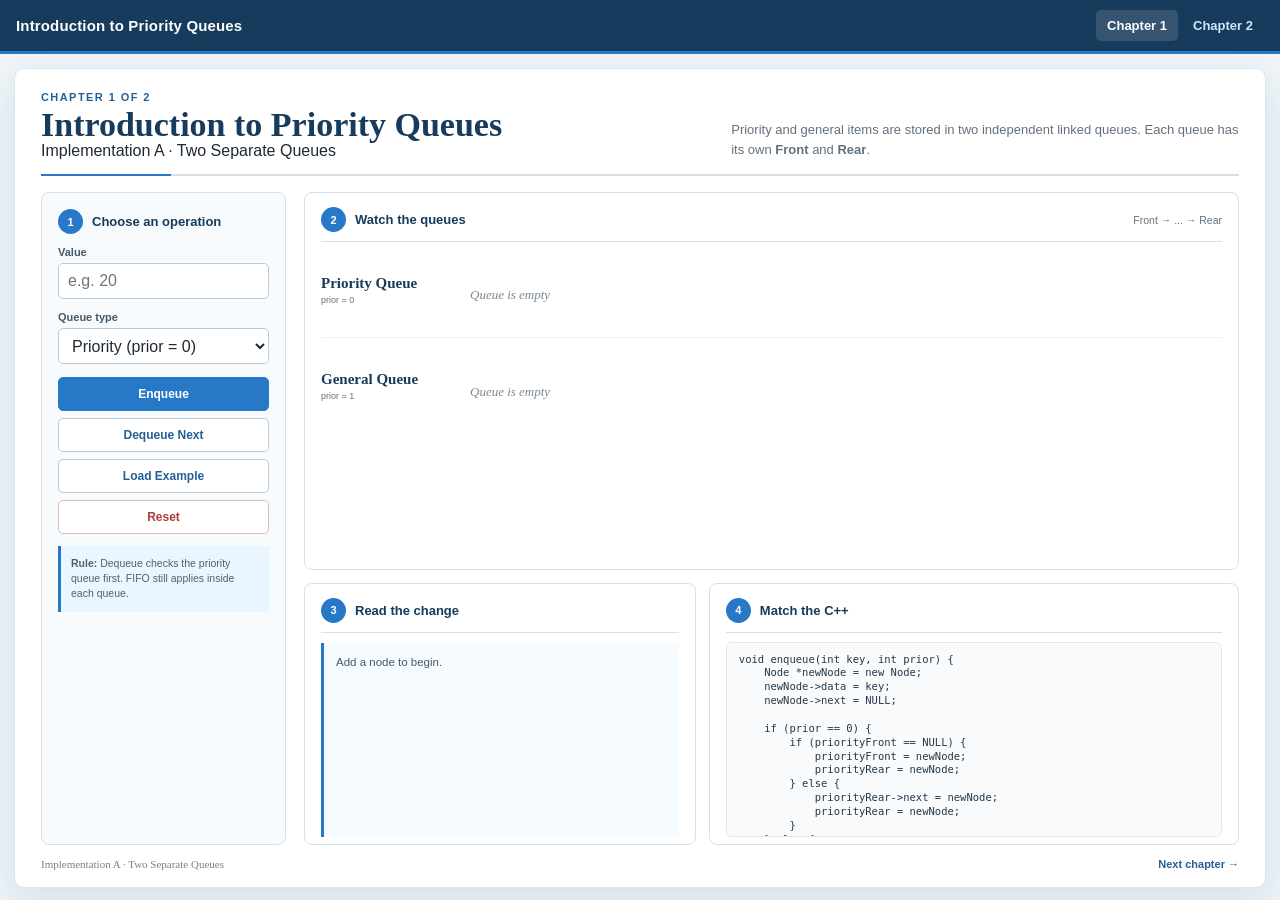
==== commit a6d19b5c: "Make chapter heading and controls consistent" ====
--- a/index.html
+++ b/index.html
@@ -3,13 +3,13 @@
 <head>
   <meta charset="utf-8">
   <meta name="viewport" content="width=device-width,initial-scale=1">
-  <title>Chapter 1 · Two Separate Queues</title>
-  <link rel="stylesheet" href="styles.css?v=book4">
+  <title>Chapter 1 · Introduction to Priority Queues</title>
+  <link rel="stylesheet" href="styles.css?v=book5">
 </head>
 <body class="lesson-body">
   <header class="bookbar">
     <div class="bookbar__inner">
-      <div class="book-title">Priority Queue Lab</div>
+      <div class="book-title">Introduction to Priority Queues</div>
       <nav class="chapter-nav" aria-label="Chapters">
         <a class="active" href="index.html">Chapter 1</a>
         <a href="mixed-queue.html">Chapter 2</a>
@@ -22,7 +22,8 @@
       <header class="chapter-head">
         <div>
           <div class="chapter-kicker">Chapter 1 of 2</div>
-          <h1>Two Separate Queues</h1>
+          <h1>Introduction to Priority Queues</h1>
+          <div class="chapter-topic">Implementation A · Two Separate Queues</div>
         </div>
         <p>
           Priority and general items are stored in two independent linked queues.
@@ -37,7 +38,7 @@
           <div class="step-heading"><span>1</span><strong>Choose an operation</strong></div>
 
           <label for="value">Value</label>
-          <input id="value" type="number" placeholder="e.g. 20">
+          <input id="value" type="number" placeholder="e.g. 20" autocomplete="off">
 
           <label for="type">Queue type</label>
           <select id="type">
@@ -45,10 +46,10 @@
             <option value="1">General (prior = 1)</option>
           </select>
 
-          <button class="btn-primary" onclick="enqueue()">Enqueue</button>
-          <button onclick="dequeue()">Dequeue Next</button>
-          <button onclick="loadExample()">Load Example</button>
-          <button class="btn-danger" onclick="resetQueue()">Reset</button>
+          <button type="button" class="btn-primary" onclick="enqueue()">Enqueue</button>
+          <button type="button" onclick="dequeue()">Dequeue Next</button>
+          <button type="button" onclick="loadExample()">Load Example</button>
+          <button type="button" class="btn-danger" onclick="resetQueue()">Reset</button>
 
           <div class="margin-note">
             <b>Rule:</b> Dequeue checks the priority queue first.
@@ -63,20 +64,22 @@
               <small>Front → ... → Rear</small>
             </div>
 
-            <div class="queue-row">
-              <div class="queue-name">
-                <strong>Priority Queue</strong>
-                <small>prior = 0</small>
+            <div class="queue-rows">
+              <div class="queue-row">
+                <div class="queue-name">
+                  <strong>Priority Queue</strong>
+                  <small>prior = 0</small>
+                </div>
+                <div id="priorityQueue" class="queue-track"></div>
               </div>
-              <div id="priorityQueue" class="queue-track"></div>
-            </div>
 
-            <div class="queue-row">
-              <div class="queue-name">
-                <strong>General Queue</strong>
-                <small>prior = 1</small>
+              <div class="queue-row">
+                <div class="queue-name">
+                  <strong>General Queue</strong>
+                  <small>prior = 1</small>
+                </div>
+                <div id="generalQueue" class="queue-track"></div>
               </div>
-              <div id="generalQueue" class="queue-track"></div>
             </div>
           </section>
 
@@ -99,12 +102,12 @@
       </div>
 
       <footer class="page-footer">
-        <span>Chapter 1 · Two Separate Queues</span>
-        <a href="mixed-queue.html">Next: One Mixed Queue →</a>
+        <span>Implementation A · Two Separate Queues</span>
+        <a href="mixed-queue.html">Next chapter →</a>
       </footer>
     </article>
   </main>
 
-  <script src="two-queues.js?v=book4"></script>
+  <script src="two-queues.js?v=book5"></script>
 </body>
 </html>
--- a/styles.css
+++ b/styles.css
@@ -1,343 +1,350 @@
 :root{
-  --blue-900:#163b5c;
-  --blue-700:#245f95;
-  --blue-600:#2878c8;
-  --blue-100:#eaf6ff;
-  --blue-050:#f4faff;
-  --green-700:#237a4d;
-  --green-100:#e9f7ef;
-  --amber-700:#8a6515;
-  --gray-900:#1f2933;
-  --gray-700:#4b5b68;
-  --gray-600:#62717e;
-  --gray-300:#d7e0e7;
-  --gray-200:#e7edf2;
-  --gray-100:#f4f6f8;
-  --white:#fff;
+  --navy:#163b5c;
+  --blue:#2878c8;
+  --blue-dark:#245f95;
+  --blue-soft:#eaf6ff;
+  --page:#ffffff;
+  --desk:#eef4f8;
+  --ink:#1f2933;
+  --muted:#62717e;
+  --line:#d7e0e7;
+  --green:#237a4d;
+  --green-soft:#e9f7ef;
+  --amber:#8a6515;
   --danger:#b13a3a;
-  --font:Inter,ui-sans-serif,-apple-system,BlinkMacSystemFont,"Segoe UI",sans-serif;
+  --sans:Inter,ui-sans-serif,-apple-system,BlinkMacSystemFont,"Segoe UI",sans-serif;
+  --serif:Georgia,"Times New Roman",serif;
 }
 *{box-sizing:border-box}
-html,body{margin:0;min-height:100%;background:#fff;color:var(--gray-900);font-family:var(--font)}
-body{line-height:1.45}
-a{color:inherit}
+html,body{margin:0;min-height:100%;font-family:var(--sans);color:var(--ink)}
 button,input,select{font:inherit}
-.site-header{height:56px;border-bottom:1px solid var(--gray-200);background:#fff}
-.site-header__inner{
-  width:min(calc(100% - 32px),1180px);
-  height:56px;
+.lesson-body{background:var(--desk)}
+.bookbar{
+  height:54px;
+  background:var(--navy);
+  border-bottom:3px solid var(--blue);
+}
+.bookbar__inner{
+  width:min(calc(100% - 32px),1280px);
+  height:100%;
   margin:auto;
   display:flex;
   align-items:center;
   justify-content:space-between;
-  gap:20px;
-}
-.brand{color:var(--blue-900);font-weight:800;text-decoration:none;font-size:15px}
-.nav{display:flex;gap:4px}
-.nav a{
-  padding:7px 9px;
-  border-radius:6px;
-  color:var(--gray-700);
+  gap:24px;
+}
+.book-title{color:#fff;font-size:15px;font-weight:800;letter-spacing:.01em}
+.chapter-nav{display:flex;align-items:center;gap:4px}
+.chapter-nav a{
+  padding:8px 11px;
+  border-radius:5px;
+  color:#cfe6f8;
   font-size:13px;
+  font-weight:750;
+  text-decoration:none;
+}
+.chapter-nav a:hover,.chapter-nav a.active{background:rgba(255,255,255,.13);color:#fff}
+
+.page-shell{
+  height:calc(100vh - 54px);
+  display:grid;
+  place-items:center;
+  padding:14px;
+}
+.paper{
+  width:min(1280px,100%);
+  height:100%;
+  max-height:820px;
+  display:grid;
+  grid-template-rows:auto auto minmax(0,1fr) auto;
+  padding:22px 26px 14px;
+  background:var(--page);
+  border:1px solid #dce5eb;
+  border-radius:10px;
+  box-shadow:0 14px 40px rgba(22,59,92,.10);
+}
+.chapter-head{
+  display:grid;
+  grid-template-columns:minmax(0,.7fr) minmax(320px,.55fr);
+  gap:44px;
+  align-items:end;
+}
+.chapter-kicker{
+  color:var(--blue-dark);
+  font-size:11px;
+  font-weight:850;
+  letter-spacing:.13em;
+  text-transform:uppercase;
+}
+.chapter-head h1{
+  margin:5px 0 0;
+  color:var(--navy);
+  font-family:var(--serif);
+  font-size:34px;
+  line-height:1;
   font-weight:700;
-  text-decoration:none;
-}
-.nav a:hover,.nav a.active{background:var(--blue-050);color:var(--blue-700)}
-.eyebrow{
-  margin:0 0 6px;
-  color:var(--blue-700);
+}
+.chapter-head p{
+  margin:0;
+  color:var(--muted);
+  font-size:13px;
+  line-height:1.55;
+}
+.chapter-rule{
+  height:2px;
+  margin:14px 0 16px;
+  background:linear-gradient(90deg,var(--blue) 0 130px,var(--line) 130px);
+}
+
+.lesson-layout{
+  min-height:0;
+  display:grid;
+  grid-template-columns:245px minmax(0,1fr);
+  gap:18px;
+}
+.operation-panel{
+  min-height:0;
+  padding:16px;
+  background:#f8fbfd;
+  border:1px solid var(--line);
+  border-radius:8px;
+}
+.step-heading{
+  display:flex;
+  align-items:center;
+  gap:9px;
+}
+.step-heading span{
+  width:25px;
+  height:25px;
+  display:grid;
+  place-items:center;
+  flex:0 0 auto;
+  border-radius:50%;
+  background:var(--blue);
+  color:#fff;
+  font-size:11px;
+  font-weight:850;
+}
+.step-heading strong{color:var(--navy);font-size:13px}
+.operation-panel label{
+  display:block;
+  margin:12px 0 5px;
+  color:#465765;
   font-size:11px;
   font-weight:800;
-  letter-spacing:.1em;
-  text-transform:uppercase;
-}
-
-/* HOME: one book-like page */
-.book-home{
-  height:calc(100vh - 56px);
-  display:grid;
-  place-items:center;
-  padding:24px;
-}
-.book-page{width:min(920px,100%)}
-.book-page h1{
-  margin:0;
-  color:var(--blue-900);
-  font-size:clamp(40px,5vw,58px);
-  letter-spacing:-.04em;
-  line-height:1;
-}
-.book-lead{
-  max-width:760px;
-  margin:16px 0 0;
-  color:var(--gray-700);
-  font-size:17px;
-}
-.book-rule{height:1px;background:var(--gray-200);margin:24px 0}
-.chapter-row{
-  display:grid;
-  grid-template-columns:110px 1fr auto;
-  gap:24px;
-  align-items:center;
-  padding:18px 0;
-  border-bottom:1px solid var(--gray-200);
-}
-.chapter-row:first-of-type{border-top:1px solid var(--gray-200)}
-.chapter-number{
-  color:var(--blue-700);
+}
+.operation-panel input,.operation-panel select{
+  width:100%;
+  height:36px;
+  padding:7px 9px;
+  border:1px solid #bacbd7;
+  border-radius:5px;
+  background:#fff;
+  color:var(--ink);
+  outline:none;
+}
+.operation-panel input:focus,.operation-panel select:focus{
+  border-color:var(--blue);
+  box-shadow:0 0 0 3px rgba(40,120,200,.12);
+}
+.operation-panel button{
+  width:100%;
+  height:34px;
+  margin-top:7px;
+  border:1px solid #b9cbd8;
+  border-radius:5px;
+  background:#fff;
+  color:var(--blue-dark);
   font-size:12px;
   font-weight:800;
-  text-transform:uppercase;
-  letter-spacing:.08em;
-}
-.chapter-copy h2{
-  margin:0 0 5px;
-  color:var(--blue-900);
-  font-size:22px;
-}
-.chapter-copy p{margin:0;color:var(--gray-700);font-size:14px}
-.chapter-link{
-  min-width:92px;
-  color:var(--blue-700);
-  font-size:14px;
-  font-weight:800;
-  text-decoration:none;
-  text-align:right;
-}
-.chapter-link:hover{text-decoration:underline}
-.book-note{margin:0;color:var(--gray-600);font-size:14px}
-
-/* LESSON PAGES: fit one desktop screen */
-.lesson-page{
-  width:min(calc(100% - 28px),1280px);
-  height:calc(100vh - 56px);
-  margin:auto;
-  padding:18px 0;
-  display:grid;
-  grid-template-rows:auto minmax(0,1fr);
-  gap:14px;
-}
-.lesson-heading{
-  display:flex;
-  align-items:end;
+  cursor:pointer;
+}
+.operation-panel button:hover{background:var(--blue-soft)}
+.operation-panel .btn-primary{
+  margin-top:13px;
+  border-color:var(--blue);
+  background:var(--blue);
+  color:#fff;
+}
+.operation-panel .btn-primary:hover{background:var(--blue-dark)}
+.operation-panel .btn-danger{border-color:#ddbbbb;color:var(--danger)}
+.margin-note{
+  margin-top:12px;
+  padding:10px;
+  border-left:3px solid var(--blue);
+  background:var(--blue-soft);
+  color:#50616e;
+  font-size:10.5px;
+  line-height:1.45;
+}
+
+.lesson-content{
+  min-height:0;
+  display:grid;
+  grid-template-rows:minmax(0,1.18fr) minmax(0,.82fr);
+  gap:13px;
+}
+.book-section{
+  min-height:0;
+  padding:14px 16px;
+  border:1px solid var(--line);
+  border-radius:8px;
+  background:#fff;
+}
+.section-heading{
+  display:flex;
+  align-items:center;
   justify-content:space-between;
-  gap:24px;
-}
-.lesson-heading h1{
-  margin:0;
-  color:var(--blue-900);
-  font-size:30px;
-  line-height:1;
-  letter-spacing:-.03em;
-}
-.lesson-heading>p{margin:0;color:var(--gray-600);font-size:13px}
-.lesson-grid{
-  min-height:0;
-  display:grid;
-  grid-template-columns:250px minmax(0,1fr);
   gap:16px;
-}
-.step-panel,
-.sequence-block{
-  border:1px solid var(--gray-200);
-  border-radius:10px;
-  background:#fff;
-}
-.step-panel{
-  min-height:0;
-  padding:17px;
-}
-.step-label,
-.sequence-title span{
-  color:var(--blue-900);
-  font-size:14px;
-  font-weight:800;
-}
-.step-panel label{
-  display:block;
-  margin:13px 0 5px;
-  font-size:12px;
-  font-weight:700;
-  color:var(--gray-700);
-}
-.step-panel input,
-.step-panel select{
-  width:100%;
-  height:38px;
-  padding:7px 9px;
-  border:1px solid #becbd5;
-  border-radius:6px;
-  background:#fff;
-}
-.step-panel button{
-  width:100%;
-  height:36px;
-  margin-top:8px;
-  border:1px solid #bfd0dd;
-  border-radius:6px;
-  background:#fff;
-  color:var(--blue-700);
-  font-size:13px;
-  font-weight:750;
-  cursor:pointer;
-}
-.step-panel button:hover{background:var(--blue-050)}
-.step-panel button.primary{
-  margin-top:14px;
-  border-color:var(--blue-600);
-  background:var(--blue-600);
-  color:#fff;
-}
-.step-panel button.primary:hover{background:var(--blue-700)}
-.step-panel button.danger{border-color:#dfbbbb;color:var(--danger)}
-.step-note{
-  margin:13px 0 0;
-  padding:10px;
-  border-radius:6px;
-  background:var(--blue-050);
-  color:var(--gray-600);
-  font-size:11px;
-  line-height:1.4;
-}
-.lesson-main{
-  min-height:0;
-  display:grid;
-  grid-template-rows:minmax(0,1.15fr) minmax(0,.85fr);
-  gap:14px;
-}
-.visual-block,
-.explain-block,
-.code-block{min-height:0;padding:15px}
-.sequence-title{
-  display:flex;
-  align-items:center;
-  justify-content:space-between;
-  gap:14px;
-  padding-bottom:10px;
-  border-bottom:1px solid var(--gray-200);
-}
-.sequence-title small{color:var(--gray-600);font-size:11px}
-.queue-lane{
-  display:grid;
-  grid-template-columns:150px minmax(0,1fr);
-  align-items:center;
-  min-height:105px;
-  border-bottom:1px solid var(--gray-200);
-}
-.queue-lane:last-child{border-bottom:0}
-.lane-label{
-  color:var(--blue-900);
-  font-size:13px;
-  font-weight:800;
-}
-.lane-label small{display:block;margin-top:4px;color:var(--gray-600);font-size:10px;font-weight:600}
+  padding-bottom:9px;
+  border-bottom:1px solid var(--line);
+}
+.section-heading small{color:var(--muted);font-size:10.5px}
+.queue-section{overflow:hidden}
+.queue-row{
+  display:grid;
+  grid-template-columns:145px minmax(0,1fr);
+  align-items:center;
+  min-height:96px;
+  border-bottom:1px solid #edf1f4;
+}
+.queue-row:last-child{border-bottom:0}
+.queue-name strong{display:block;color:var(--navy);font-family:var(--serif);font-size:15px}
+.queue-name small{display:block;margin-top:3px;color:var(--muted);font-size:9px}
 .queue-track{
   min-width:0;
   display:flex;
   align-items:center;
   gap:18px;
   flex-wrap:wrap;
-  padding:25px 4px 14px;
+  padding:24px 4px 13px;
 }
 .mixed-track{
-  min-height:210px;
+  min-height:190px;
   align-content:center;
 }
 .node{
   position:relative;
-  min-width:68px;
-  min-height:54px;
+  min-width:66px;
+  min-height:52px;
   display:grid;
   place-items:center;
-  padding:10px 14px;
+  padding:9px 13px;
   border-radius:7px;
-  font-size:17px;
-  font-weight:800;
-}
-.node--priority{background:var(--blue-100);border:1px solid #bdd9ed;color:var(--blue-900)}
-.node--general{background:var(--green-100);border:1px solid #c7e8d4;color:var(--green-700)}
-.node::after{content:"→";position:absolute;right:-16px;color:#9aa9b6;font-size:16px}
+  font-size:16px;
+  font-weight:850;
+}
+.node--priority{background:var(--blue-soft);border:1px solid #b9d9ee;color:var(--navy)}
+.node--general{background:var(--green-soft);border:1px solid #c5e5d2;color:var(--green)}
+.node::after{
+  content:"→";
+  position:absolute;
+  right:-16px;
+  color:#91a1ad;
+  font-size:15px;
+}
 .node:last-child::after{content:""}
 .marker{
   position:absolute;
-  top:-14px;
+  top:-13px;
   padding:2px 5px;
   border-radius:999px;
-  background:var(--gray-900);
+  background:var(--navy);
   color:#fff;
-  font-size:8px;
-  font-weight:800;
+  font-size:7.5px;
+  font-weight:850;
+  letter-spacing:.02em;
 }
 .marker--front{left:-2px}
 .marker--rear{right:-2px}
 .marker--last{
   top:auto;
-  bottom:-15px;
+  bottom:-14px;
   left:50%;
   transform:translateX(-50%);
-  background:var(--amber-700);
+  background:var(--amber);
   white-space:nowrap;
 }
-.empty{color:var(--gray-600);font-size:13px;font-style:italic}
-.lesson-bottom{
-  min-height:0;
-  display:grid;
-  grid-template-columns:.8fr 1.2fr;
-  gap:14px;
-}
-.message-box{
-  margin-top:12px;
-  height:calc(100% - 36px);
-  min-height:78px;
-  padding:12px 13px;
+.empty{color:#7b8994;font-family:var(--serif);font-size:13px;font-style:italic}
+
+.lower-grid{
+  min-height:0;
+  display:grid;
+  grid-template-columns:.85fr 1.15fr;
+  gap:13px;
+}
+.explanation{
+  height:calc(100% - 38px);
+  min-height:72px;
+  margin-top:10px;
   overflow:auto;
-  border-left:3px solid var(--blue-600);
-  background:var(--blue-050);
-  color:var(--gray-700);
-  font-size:13px;
-}
-.code-block pre{
-  height:calc(100% - 36px);
-  min-height:78px;
-  margin:10px 0 0;
+  padding:11px 12px;
+  background:#f6fbff;
+  border-left:3px solid var(--blue);
+  color:#485965;
+  font-size:11.5px;
+  line-height:1.45;
+}
+.code-section pre{
+  height:calc(100% - 37px);
+  min-height:72px;
+  margin:9px 0 0;
   overflow:auto;
-  padding:12px;
-  border:1px solid var(--gray-200);
-  border-radius:7px;
+  padding:10px 12px;
+  border:1px solid #e2e8ed;
+  border-radius:6px;
   background:#f8fafc;
   color:#24384a;
+  font:10.5px/1.32 ui-monospace,SFMono-Regular,Menlo,Consolas,monospace;
+}
+.legend{
+  display:flex;
+  gap:14px;
+  margin-top:2px;
+  color:var(--muted);
+  font-size:10px;
+}
+.legend span{display:flex;align-items:center;gap:5px}
+.legend i{width:9px;height:9px;border-radius:3px}
+.priority-key{background:var(--blue-soft);border:1px solid #b9d9ee}
+.general-key{background:var(--green-soft);border:1px solid #c5e5d2}
+
+.page-footer{
+  display:flex;
+  align-items:center;
+  justify-content:space-between;
+  gap:20px;
+  min-height:28px;
+  padding-top:10px;
+  color:#71818d;
+  font-family:var(--serif);
   font-size:11px;
-  line-height:1.35;
-}
-.legend{
-  display:flex;
-  gap:16px;
-  color:var(--gray-600);
-  font-size:11px;
-}
-.legend span{display:flex;align-items:center;gap:6px}
-.legend i{width:10px;height:10px;border-radius:3px}
-.priority-key{background:var(--blue-100);border:1px solid #bdd9ed}
-.general-key{background:var(--green-100);border:1px solid #c7e8d4}
+}
+.page-footer a{
+  color:var(--blue-dark);
+  font-family:var(--sans);
+  font-weight:800;
+  text-decoration:none;
+}
+.page-footer a:hover{text-decoration:underline}
 
 @media(min-width:861px){
-  .no-scroll-desktop{overflow:hidden}
+  .lesson-body{overflow:hidden}
 }
 @media(max-width:860px){
-  body{overflow:auto}
-  .book-home,.lesson-page{height:auto;min-height:calc(100vh - 56px)}
-  .lesson-grid,.lesson-bottom{grid-template-columns:1fr}
-  .lesson-main{grid-template-rows:auto}
-  .queue-lane{grid-template-columns:1fr}
-  .chapter-row{grid-template-columns:1fr;gap:8px}
-  .chapter-link{text-align:left}
+  .lesson-body{overflow:auto}
+  .page-shell{height:auto;min-height:calc(100vh - 54px)}
+  .paper{height:auto;max-height:none}
+  .chapter-head,.lesson-layout,.lower-grid{grid-template-columns:1fr}
+  .queue-row{grid-template-columns:1fr}
+  .chapter-head{gap:10px}
 }
 @media(max-width:560px){
-  .site-header__inner{width:min(calc(100% - 20px),1180px)}
-  .brand{font-size:13px}
-  .nav a{font-size:11px;padding:6px}
-  .book-home{padding:20px}
-  .book-page h1{font-size:38px}
-  .lesson-page{width:min(calc(100% - 20px),1280px)}
-  .lesson-heading{align-items:flex-start;flex-direction:column;gap:4px}
-}
+  .bookbar__inner{width:min(calc(100% - 20px),1280px)}
+  .book-title{font-size:13px}
+  .chapter-nav a{padding:7px;font-size:11px}
+  .page-shell{padding:8px}
+  .paper{padding:16px 14px 10px}
+  .chapter-head h1{font-size:29px}
+}
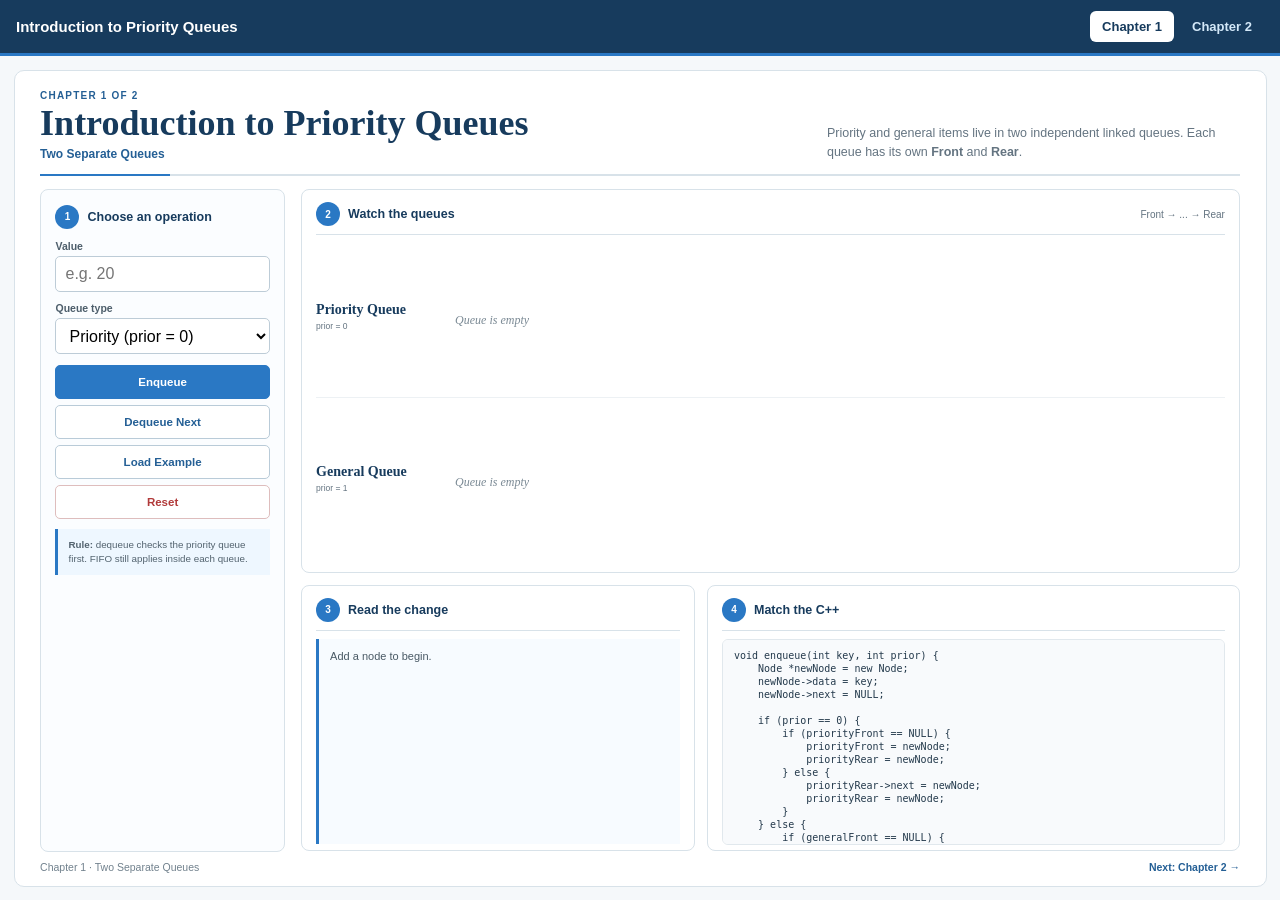
==== commit 49e4f113: "Finalize two-chapter priority queue lab" ====
--- a/index.html
+++ b/index.html
@@ -3,111 +3,12 @@
 <head>
   <meta charset="utf-8">
   <meta name="viewport" content="width=device-width,initial-scale=1">
-  <title>Chapter 1 · Introduction to Priority Queues</title>
-  <link rel="stylesheet" href="styles.css?v=book5">
+  <meta http-equiv="refresh" content="0; url=two-queues.html">
+  <link rel="canonical" href="two-queues.html">
+  <title>Introduction to Priority Queues</title>
+  <script>location.replace("two-queues.html");</script>
 </head>
-<body class="lesson-body">
-  <header class="bookbar">
-    <div class="bookbar__inner">
-      <div class="book-title">Introduction to Priority Queues</div>
-      <nav class="chapter-nav" aria-label="Chapters">
-        <a class="active" href="index.html">Chapter 1</a>
-        <a href="mixed-queue.html">Chapter 2</a>
-      </nav>
-    </div>
-  </header>
-
-  <main class="page-shell">
-    <article class="paper">
-      <header class="chapter-head">
-        <div>
-          <div class="chapter-kicker">Chapter 1 of 2</div>
-          <h1>Introduction to Priority Queues</h1>
-          <div class="chapter-topic">Implementation A · Two Separate Queues</div>
-        </div>
-        <p>
-          Priority and general items are stored in two independent linked queues.
-          Each queue has its own <b>Front</b> and <b>Rear</b>.
-        </p>
-      </header>
-
-      <div class="chapter-rule"></div>
-
-      <div class="lesson-layout">
-        <aside class="operation-panel">
-          <div class="step-heading"><span>1</span><strong>Choose an operation</strong></div>
-
-          <label for="value">Value</label>
-          <input id="value" type="number" placeholder="e.g. 20" autocomplete="off">
-
-          <label for="type">Queue type</label>
-          <select id="type">
-            <option value="0">Priority (prior = 0)</option>
-            <option value="1">General (prior = 1)</option>
-          </select>
-
-          <button type="button" class="btn-primary" onclick="enqueue()">Enqueue</button>
-          <button type="button" onclick="dequeue()">Dequeue Next</button>
-          <button type="button" onclick="loadExample()">Load Example</button>
-          <button type="button" class="btn-danger" onclick="resetQueue()">Reset</button>
-
-          <div class="margin-note">
-            <b>Rule:</b> Dequeue checks the priority queue first.
-            FIFO still applies inside each queue.
-          </div>
-        </aside>
-
-        <section class="lesson-content">
-          <section class="book-section queue-section">
-            <div class="section-heading">
-              <div class="step-heading"><span>2</span><strong>Watch the queues</strong></div>
-              <small>Front → ... → Rear</small>
-            </div>
-
-            <div class="queue-rows">
-              <div class="queue-row">
-                <div class="queue-name">
-                  <strong>Priority Queue</strong>
-                  <small>prior = 0</small>
-                </div>
-                <div id="priorityQueue" class="queue-track"></div>
-              </div>
-
-              <div class="queue-row">
-                <div class="queue-name">
-                  <strong>General Queue</strong>
-                  <small>prior = 1</small>
-                </div>
-                <div id="generalQueue" class="queue-track"></div>
-              </div>
-            </div>
-          </section>
-
-          <div class="lower-grid">
-            <section class="book-section">
-              <div class="section-heading">
-                <div class="step-heading"><span>3</span><strong>Read the change</strong></div>
-              </div>
-              <div id="message" class="explanation">Add a node to begin.</div>
-            </section>
-
-            <section class="book-section code-section">
-              <div class="section-heading">
-                <div class="step-heading"><span>4</span><strong>Match the C++</strong></div>
-              </div>
-              <pre id="codePanel"></pre>
-            </section>
-          </div>
-        </section>
-      </div>
-
-      <footer class="page-footer">
-        <span>Implementation A · Two Separate Queues</span>
-        <a href="mixed-queue.html">Next chapter →</a>
-      </footer>
-    </article>
-  </main>
-
-  <script src="two-queues.js?v=book5"></script>
+<body>
+  <p><a href="two-queues.html">Open Chapter 1</a></p>
 </body>
 </html>
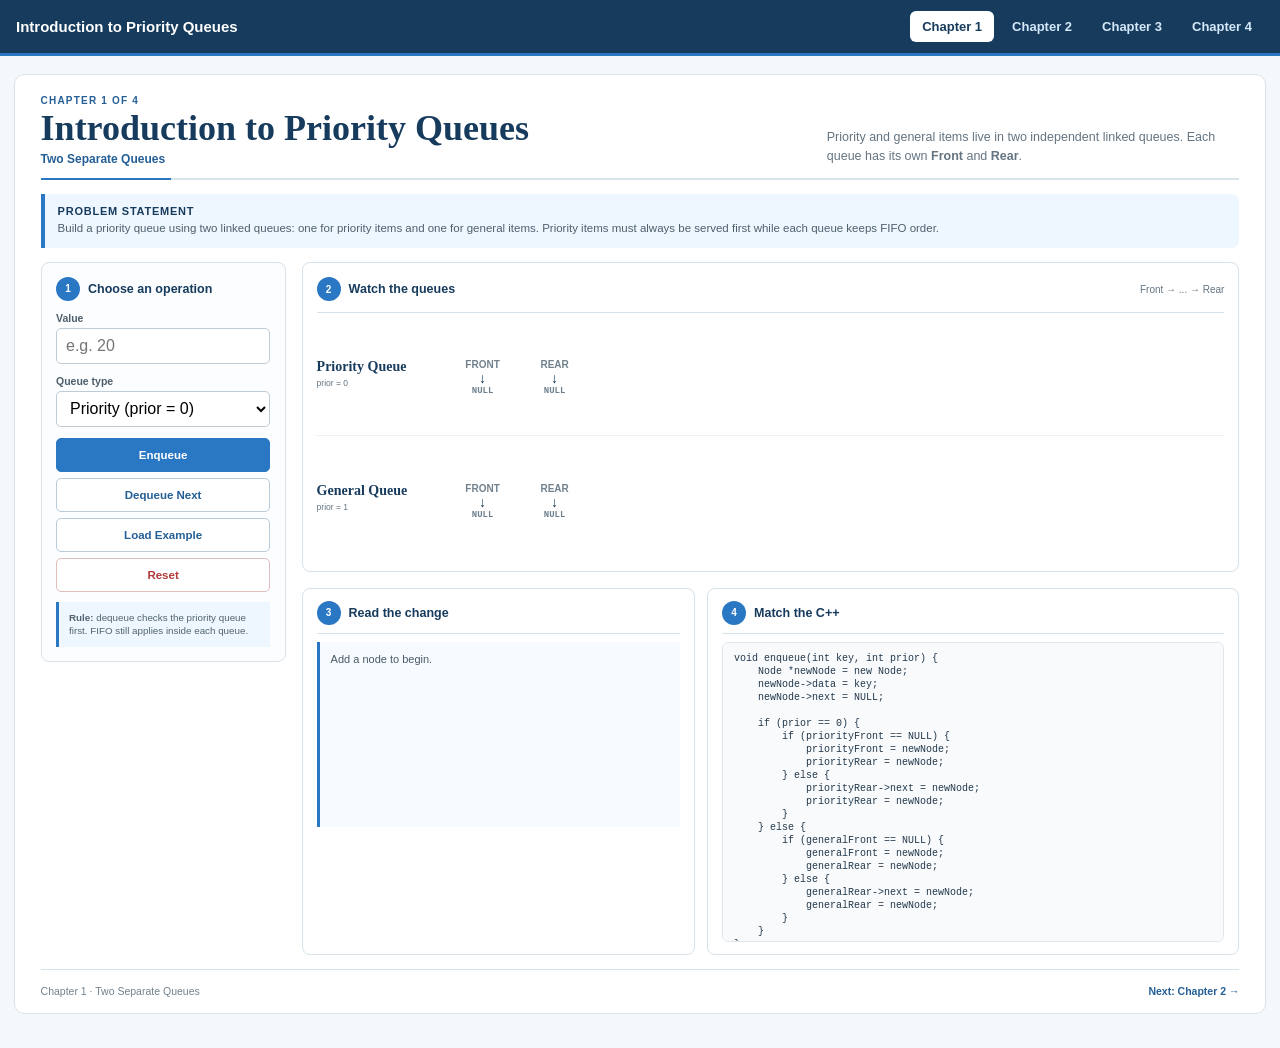
==== commit 6c291f5a: "Make four-chapter navigation consistent and cache-safe" ====
--- a/index.html
+++ b/index.html
@@ -3,12 +3,12 @@
 <head>
   <meta charset="utf-8">
   <meta name="viewport" content="width=device-width,initial-scale=1">
-  <meta http-equiv="refresh" content="0; url=two-queues.html">
-  <link rel="canonical" href="two-queues.html">
+  <meta http-equiv="refresh" content="0; url=two-queues.html?v=chapters4">
+  <link rel="canonical" href="two-queues.html?v=chapters4">
   <title>Introduction to Priority Queues</title>
-  <script>location.replace("two-queues.html");</script>
+  <script>location.replace("two-queues.html?v=chapters4");</script>
 </head>
 <body>
-  <p><a href="two-queues.html">Open Chapter 1</a></p>
+  <p><a href="two-queues.html?v=chapters4">Open Chapter 1</a></p>
 </body>
 </html>
